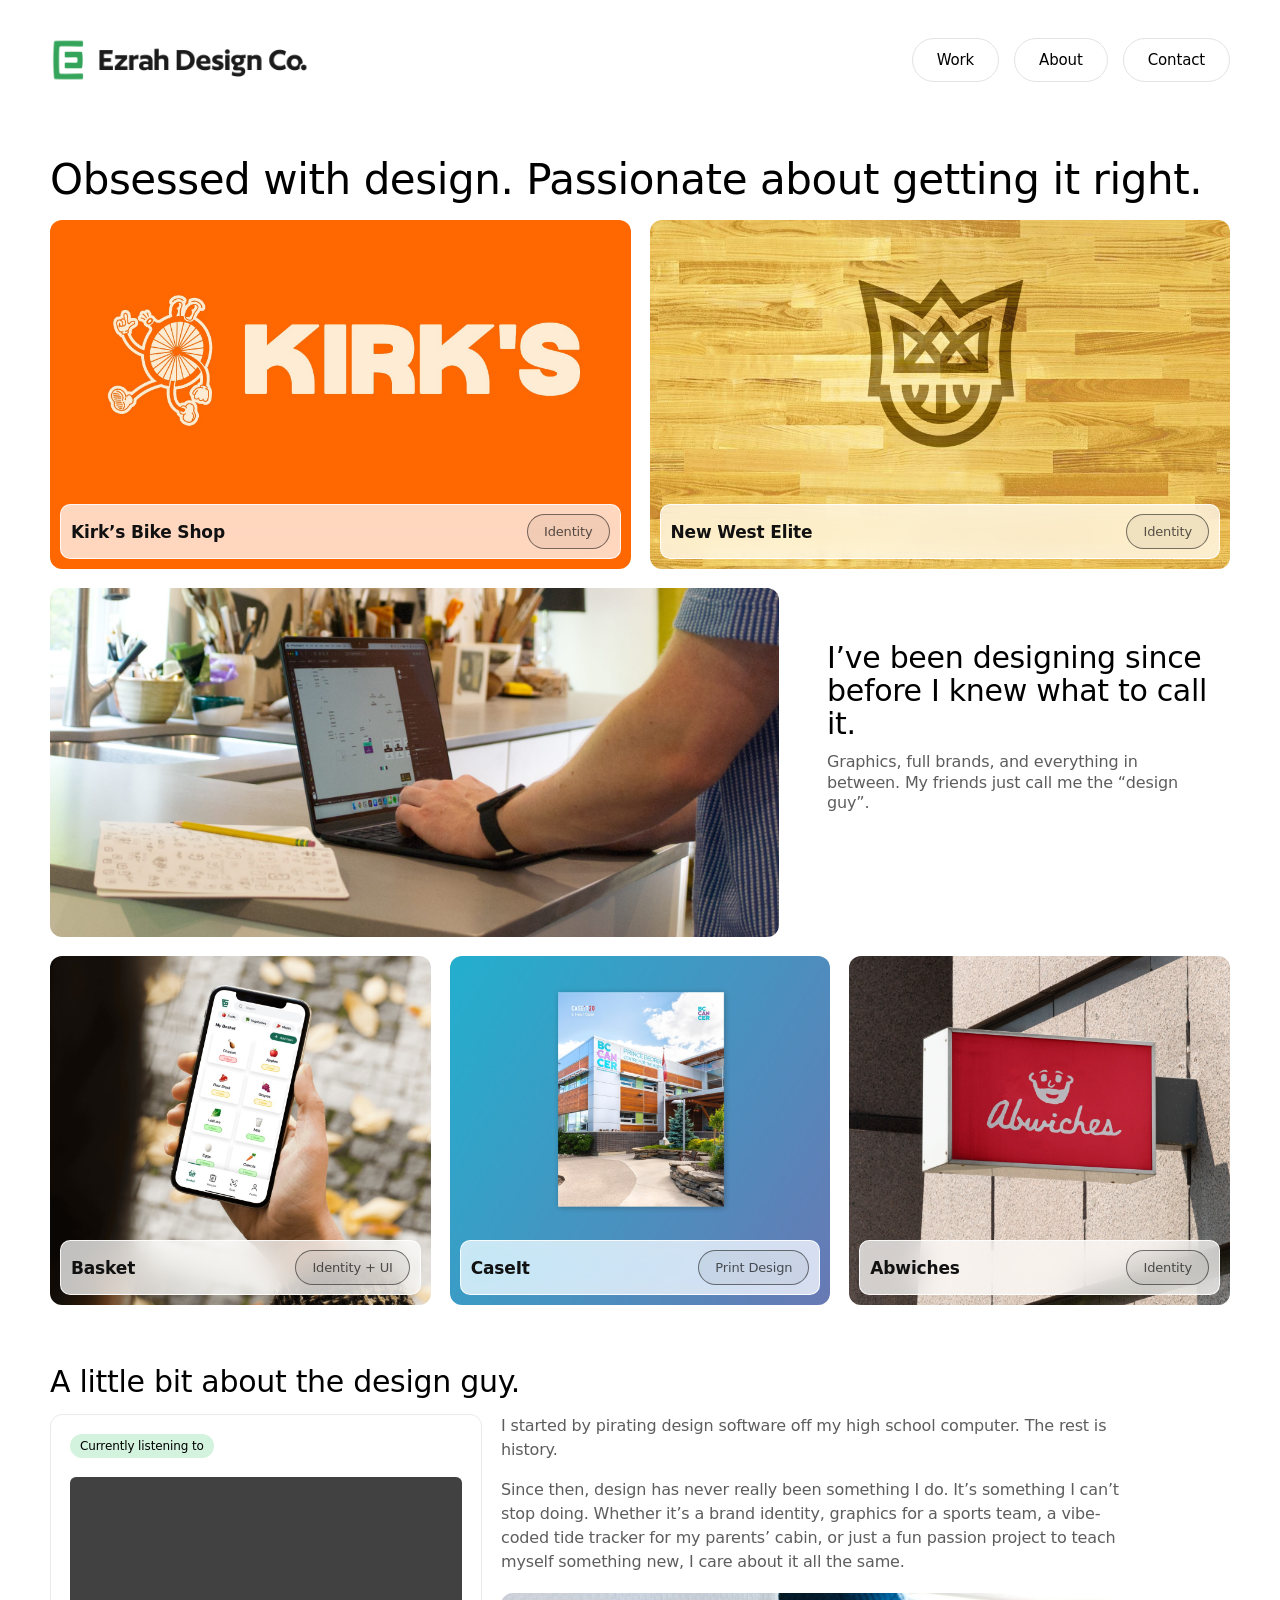
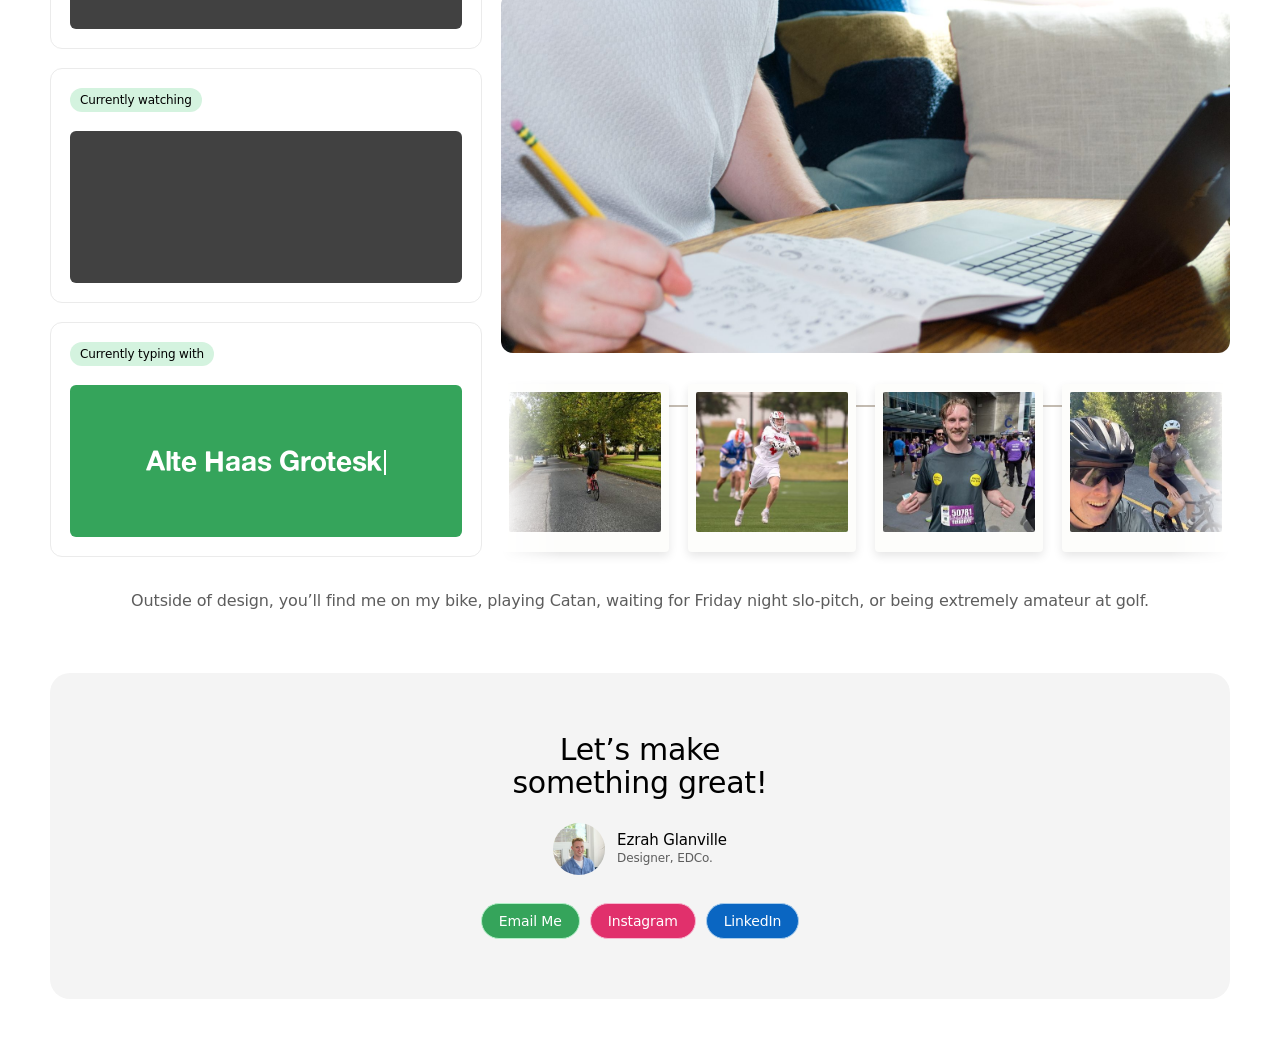
==== index.html @ 5527fead "Initial commit: Ezrah Design Co. portfolio site Co-Authored-By: Claude Sonnet 5 <noreply@anthropic.c" ====
<!DOCTYPE html>
<html lang="en">
<head>
  <meta charset="UTF-8" />
  <meta name="viewport" content="width=device-width, initial-scale=1.0" />
  <title>Ezrah Design Co. | Graphic & Brand Designer Portfolio</title>
  <meta name="description" content="Obsessed with design. Passionate about getting it right. Explore branding, identity, and UI work by Ezrah Design Co." />
  <link rel="canonical" href="https://ezrahdesignco.ca/" />

  <meta property="og:type" content="website" />
  <meta property="og:site_name" content="Ezrah Design Co." />
  <meta property="og:title" content="Ezrah Design Co." />
  <meta property="og:description" content="Obsessed with design. Passionate about getting it right. Explore branding, identity, and UI work by Ezrah Design Co." />
  <meta property="og:url" content="https://ezrahdesignco.ca/" />
  <meta property="og:image" content="https://ezrahdesignco.ca/assets/other/og-image.jpg" />
  <meta property="og:image:width" content="1200" />
  <meta property="og:image:height" content="630" />

  <meta name="twitter:card" content="summary_large_image" />
  <meta name="twitter:title" content="Ezrah Design Co." />
  <meta name="twitter:description" content="Obsessed with design. Passionate about getting it right. Explore branding, identity, and UI work by Ezrah Design Co." />
  <meta name="twitter:image" content="https://ezrahdesignco.ca/assets/other/og-image.jpg" />

  <link rel="icon" type="image/x-icon" href="assets/other/favicon.ico" />
  <link rel="icon" type="image/png" sizes="32x32" href="assets/other/favicon-32x32.png" />
  <link rel="icon" type="image/png" sizes="16x16" href="assets/other/favicon-16x16.png" />
  <link rel="apple-touch-icon" sizes="180x180" href="assets/other/apple-touch-icon.png" />
  <link rel="manifest" href="assets/other/site.webmanifest" />
  <meta name="theme-color" content="#ffffff" />

  <link rel="stylesheet" href="styles.css" />
  <script src="site.js"></script>
</head>
<body>

  <header class="nav">
    <a href="#" class="nav__logo">
      <img src="assets/hero/nav-logo.png" alt="Ezrah Design Co." class="nav__logo-img" />
    </a>
    <nav class="nav__links">
      <a href="#work" class="pill">Work</a>
      <a href="#about" class="pill">About</a>
      <a href="#contact" class="pill">Contact</a>
    </nav>
    <div class="nav__toggle-wrap">
      <button class="nav__toggle" id="navToggle" aria-label="Open menu" aria-expanded="false" aria-controls="navMobileMenu">
        <span></span>
        <span></span>
        <span></span>
      </button>

      <nav class="nav__mobile-menu" id="navMobileMenu">
        <a href="#work" class="nav__mobile-link">Work</a>
        <a href="#about" class="nav__mobile-link">About</a>
        <a href="#contact" class="nav__mobile-link">Contact</a>
      </nav>
    </div>
  </header>

  <div class="nav__backdrop" id="navBackdrop"></div>

  <main>
    <section class="hero container" id="hero">
      <h1 class="hero__headline">Obsessed with design.<br class="break-medium"> Passionate about getting it right.</h1>
    </section>

    <section class="gallery gallery--featured container" id="work">
      <h2 class="sr-only">Work</h2>
      <a href="work/kirks-bike-shop/" class="project-card project-card--featured project-card--kirks">
        <div class="project-card-overlay">
          <h3 class="project-card-title">Kirk&rsquo;s Bike Shop</h3>
          <span class="project-card-category">Identity</span>
        </div>
      </a>
      <a href="work/new-west-elite/" class="project-card project-card--featured project-card--nwe">
        <div class="project-card-overlay">
          <h3 class="project-card-title">New West Elite</h3>
          <span class="project-card-category">Identity</span>
        </div>
      </a>
    </section>

    <section class="intro container">
      <div class="intro__image">
        <img src="assets/work/studio.jpg" alt="Ezrah working at his laptop in a home studio" />
      </div>
      <div class="intro__content">
        <h2 class="intro__heading">I&rsquo;ve been designing since before I knew what to call it.</h2>
        <p class="intro__body">Graphics, full brands, and everything in between. My friends just call me the &ldquo;design guy&rdquo;.</p>
        <a href="#about" class="btn btn--fill">More About Me</a>
      </div>
    </section>

    <section class="gallery gallery--simple container">
      <a href="work/basket/" class="project-card project-card--simple project-card--basket">
        <div class="project-card-overlay">
          <h3 class="project-card-title">Basket</h3>
          <span class="project-card-category">Identity + UI</span>
        </div>
      </a>
      <a href="work/caseit/" class="project-card project-card--simple project-card--caseit">
        <div class="project-card-overlay">
          <h3 class="project-card-title">CaseIt</h3>
          <span class="project-card-category">Print Design</span>
        </div>
      </a>
      <a href="work/abwiches/" class="project-card project-card--simple project-card--abwiches">
        <div class="project-card-overlay">
          <h3 class="project-card-title">Abwiches</h3>
          <span class="project-card-category">Identity</span>
        </div>
      </a>
    </section>

    <section class="about container" id="about">
      <h2 class="section-heading">A little bit about the design guy.</h2>

      <div class="about__body">
        <div class="about__cards">
          <div class="about__card">
            <span class="tag">Currently listening to</span>
            <iframe
              class="about__card-media about__card-media--spotify"
              src="https://open.spotify.com/embed/track/3kM9vz9nx8YwZvHcWxIDn8?utm_source=generator&si=87abbf16af6b4e58"
              frameborder="0"
              allowfullscreen
              allow="autoplay; clipboard-write; encrypted-media; fullscreen; picture-in-picture"
              loading="lazy"
              title="Currently listening to on Spotify"
            ></iframe>
          </div>
          <div class="about__card">
            <span class="tag">Currently watching</span>
            <div class="about__card-media about__card-media--video">
              <video autoplay muted loop playsinline disablepictureinpicture aria-hidden="true">
                <source src="assets/about/currently-watching.mp4" type="video/mp4" />
              </video>
            </div>
          </div>
          <div class="about__card">
            <span class="tag">Currently typing with</span>
            <div class="about__card-media about__card-media--typing">
              <span class="typing-text" id="typing-text" data-text="Alte Haas Grotesk"></span>
            </div>
          </div>
        </div>

        <div class="about__main">
          <div class="about__paragraph-wrap">
            <p class="about__paragraph">I started by pirating design software off my high school computer. The rest is history.</p>
            <p class="about__paragraph">Since then, design has never really been something I do. It&rsquo;s something I can&rsquo;t stop doing. Whether it&rsquo;s a brand identity, graphics for a sports team, a vibe-coded tide tracker for my parents&rsquo; cabin, or just a fun passion project to teach myself something new, I care about it all the same.</p>
          </div>
          <div class="about__photo">
            <img src="assets/about/desk.jpg" alt="Ezrah sketching in a notebook next to his laptop" />
          </div>
          <div class="about__carousel">
            <div class="about__carousel-clip">
              <div class="about__carousel-track">
                <div class="about__carousel-string" aria-hidden="true"></div>
                <div class="about__polaroid"><img src="assets/about/photo-1.jpeg" alt="Ezrah riding his road bike down a tree-lined street" /></div>
                <div class="about__polaroid"><img src="assets/about/photo-2.jpg" alt="Ezrah playing lacrosse in a Simon Fraser jersey" /></div>
                <div class="about__polaroid"><img src="assets/about/photo-3.jpeg" alt="Ezrah smiling after finishing the Vancouver Sun Run" /></div>
                <div class="about__polaroid"><img src="assets/about/photo-4.jpeg" alt="Ezrah and a friend taking a selfie on a road bike ride" /></div>
                <div class="about__polaroid"><img src="assets/about/photo-5.jpeg" alt="Ezrah and friends playing Catan on a patio in the evening" class="about__carousel-img--zoom" /></div>
                <div class="about__polaroid"><img src="assets/about/photo-6.jpg" alt="Ezrah and his slo-pitch team posing on the diamond in matching pink shirts" /></div>
                <div class="about__polaroid" aria-hidden="true"><img src="assets/about/photo-1.jpeg" alt="Ezrah riding his road bike down a tree-lined street" /></div>
                <div class="about__polaroid" aria-hidden="true"><img src="assets/about/photo-2.jpg" alt="Ezrah playing lacrosse in a Simon Fraser jersey" /></div>
                <div class="about__polaroid" aria-hidden="true"><img src="assets/about/photo-3.jpeg" alt="Ezrah smiling after finishing the Vancouver Sun Run" /></div>
                <div class="about__polaroid" aria-hidden="true"><img src="assets/about/photo-4.jpeg" alt="Ezrah and a friend taking a selfie on a road bike ride" /></div>
                <div class="about__polaroid" aria-hidden="true"><img src="assets/about/photo-5.jpeg" alt="Ezrah and friends playing Catan on a patio in the evening" class="about__carousel-img--zoom" /></div>
                <div class="about__polaroid" aria-hidden="true"><img src="assets/about/photo-6.jpg" alt="Ezrah and his slo-pitch team posing on the diamond in matching pink shirts" /></div>
              </div>
            </div>
          </div>
        </div>

        <p class="about__caption">Outside of design, you&rsquo;ll find me on my bike, playing Catan, waiting for Friday night slo-pitch,<br class="break-tablet"> or being extremely amateur at golf.</p>
      </div>
    </section>

    <section class="contact" id="contact">
      <h2 class="section-heading contact__heading">Let&rsquo;s make<br>something great!</h2>

      <div class="contact__person">
        <div class="contact__avatar">
          <img src="assets/contact/desk-1.jpg" alt="Ezrah Glanville" />
        </div>
        <div class="contact__meta">
          <p class="contact__name">Ezrah Glanville</p>
          <p class="contact__role">Designer, EDCo.</p>
        </div>
      </div>

      <div class="contact__links">
        <a href="mailto:ezrahdesignco@gmail.com" class="contact__link contact__link--email">Email Me</a>
        <a href="https://www.instagram.com/ezrahdesignco/" class="contact__link contact__link--instagram" target="_blank" rel="noopener">Instagram</a>
        <a href="https://www.linkedin.com/in/ezrahglanville/" class="contact__link contact__link--linkedin" target="_blank" rel="noopener">LinkedIn</a>
      </div>
    </section>

  </main>

  <script>
    const navToggle = document.getElementById('navToggle');
    const navMobileMenu = document.getElementById('navMobileMenu');
    const navBackdrop = document.getElementById('navBackdrop');

    navToggle.addEventListener('click', () => {
      const isOpen = navMobileMenu.classList.toggle('is-open');
      navToggle.classList.toggle('is-open', isOpen);
      navBackdrop.classList.toggle('is-open', isOpen);
      navToggle.setAttribute('aria-expanded', String(isOpen));
      document.body.style.overflow = isOpen ? 'hidden' : '';
    });

    navBackdrop.addEventListener('click', () => {
      navMobileMenu.classList.remove('is-open');
      navToggle.classList.remove('is-open');
      navBackdrop.classList.remove('is-open');
      navToggle.setAttribute('aria-expanded', 'false');
      document.body.style.overflow = '';
    });

    navMobileMenu.querySelectorAll('a').forEach((link) => {
      link.addEventListener('click', () => {
        navMobileMenu.classList.remove('is-open');
        navToggle.classList.remove('is-open');
        navBackdrop.classList.remove('is-open');
        navToggle.setAttribute('aria-expanded', 'false');
        document.body.style.overflow = '';
      });
    });

  </script>

  <script>
    // Project cards: image gently follows the cursor on hover
    (function () {
      var cards = document.querySelectorAll('.project-card');
      cards.forEach(function (card) {
        // Cards can override the --rest-y custom property (see
        // .project-card--nwe in styles.css) to recenter their resting
        // pan position when the image's focal point needs to clear
        // the overlay pill instead of centering on the full card.
        // Panning stays a ±15 swing around whatever that rest point is.
        function restY() {
          var v = parseFloat(getComputedStyle(card).getPropertyValue('--rest-y'));
          return isNaN(v) ? 50 : v;
        }
        card.addEventListener('mousemove', function (e) {
          var rect = card.getBoundingClientRect();
          var xPct = (e.clientX - rect.left) / rect.width;
          var yPct = (e.clientY - rect.top) / rect.height;
          var posX = 65 - xPct * 30; // inverted so the image visually follows the cursor
          var posY = (restY() + 15) - yPct * 30;
          card.style.backgroundPosition = posX + '% ' + posY + '%';
        });
        card.addEventListener('mouseleave', function () {
          card.style.backgroundPosition = '50% ' + restY() + '%';
        });
      });
    })();
  </script>

  <script>
    (function () {
      var el = document.getElementById('typing-text');
      if (!el) return;
      var text = el.getAttribute('data-text') || '';
      var i = 0;
      var typing = true;
      var typeDelay = 90;
      var deleteDelay = 50;
      var holdDelay = 1400;
      var pauseDelay = 500;

      function tick() {
        if (typing) {
          i++;
          el.textContent = text.slice(0, i);
          if (i >= text.length) {
            typing = false;
            setTimeout(tick, holdDelay);
            return;
          }
          setTimeout(tick, typeDelay);
        } else {
          i--;
          el.textContent = text.slice(0, i);
          if (i <= 0) {
            typing = true;
            setTimeout(tick, pauseDelay);
            return;
          }
          setTimeout(tick, deleteDelay);
        }
      }

      setTimeout(tick, typeDelay);
    })();
  </script>
</body>
</html>
---- styles.css ----
/* Visually hidden but still readable by screen readers and search engines.
   Used for section headings that give the page a proper heading structure
   without introducing a visible heading where the design doesn't call for one. */
.sr-only {
  position: absolute;
  width: 1px;
  height: 1px;
  padding: 0;
  margin: -1px;
  overflow: hidden;
  clip: rect(0, 0, 0, 0);
  white-space: nowrap;
  border: 0;
}

@font-face {
  font-family: "Alte Haas Grotesk";
  src: url("fonts/AlteHaasGroteskRegular.ttf") format("truetype");
  font-weight: 400;
  font-style: normal;
  font-display: swap;
}

@font-face {
  font-family: "Alte Haas Grotesk";
  src: url("fonts/AlteHaasGroteskBold.ttf") format("truetype");
  font-weight: 700;
  font-style: normal;
  font-display: swap;
}

:root {
  --green-fill: #35A45B;
  --green-outline: #B2EFC7;
  --body-grey: #5D5D5D;
  --border-grey: #E3E3E3;
  --placeholder-grey: #F4F4F4;
  --black: #000000;
}

* {
  box-sizing: border-box;
}

/* Visible only for keyboard navigation (:focus-visible skips mouse clicks),
   so it doesn't change anything for mouse/touch users — just gives keyboard
   users a clear, on-brand indicator of where they are on the page. */
a:focus-visible,
button:focus-visible {
  outline: 2px solid var(--green-fill);
  outline-offset: 2px;
  border-radius: 4px;
}

body {
  margin: 0;
  font-family: -apple-system, "SF Pro Text", "SF Pro Display", system-ui, sans-serif;
  font-weight: 500;
  letter-spacing: -0.01em;
  color: var(--black);
  background: #fff;
}

a {
  text-decoration: none;
  color: inherit;
}

/*
  Static breakpoint system — three fixed layouts, not a fluid scale.
  Each container is a fixed pixel width matching the Figma frame
  (1280 / 768 / 360) and centered. The layout snaps between the
  three at the thresholds below; nothing reflows in between.

    Large  (desktop): viewport >= 1280px  → 1280px canvas
    Medium (tablet):  768px <= viewport < 1280px → 768px canvas
    Small  (mobile):  viewport < 768px    → 360px canvas

  Each tier's threshold is the tier's own canvas width — the layout
  switches down the instant the current canvas would start clipping,
  not before.
*/

.container {
  width: 1280px;
  margin: 0 auto;
}

/* ---------- Nav ---------- */

/*
  The nav bar is the one exception to the static breakpoint system —
  it's fluid, scaling continuously with the viewport instead of
  snapping between fixed canvases. Everything below it stays locked
  to the three static layouts.
*/

.nav {
  display: flex;
  align-items: center;
  justify-content: space-between;
  min-height: 119px;
  width: 100%;
  max-width: 1280px;
  margin: 0 auto;
  padding: 24px clamp(20px, 4vw, 50px);
  background: #fff;
  position: relative;
  z-index: 15;
  isolation: isolate;
}

.nav__logo {
  display: flex;
  align-items: center;
  position: relative;
  z-index: 16;
}

.nav__logo-img {
  height: 44px;
  width: auto;
  display: block;
}

.pill {
  height: 44px;
  display: flex;
  align-items: center;
  border: 1px solid var(--border-grey);
  border-radius: 999px;
}

.nav__links {
  display: flex;
  gap: 15px;
}

.nav__toggle-wrap {
  display: none;
}

.nav__toggle {
  display: none;
  flex-direction: column;
  justify-content: center;
  align-items: center;
  gap: 5px;
  width: 44px;
  height: 44px;
  border: 1px solid var(--border-grey);
  border-radius: 999px;
  background: none;
  cursor: pointer;
  padding: 0;
}

.nav__toggle span {
  display: block;
  width: 18px;
  height: 2px;
  background: var(--black);
  border-radius: 2px;
  transition: transform 0.2s ease, opacity 0.2s ease;
}

.nav__toggle.is-open span:nth-child(1) {
  transform: translateY(7px) rotate(45deg);
}

.nav__toggle.is-open span:nth-child(2) {
  opacity: 0;
}

.nav__toggle.is-open span:nth-child(3) {
  transform: translateY(-7px) rotate(-45deg);
}

.nav__mobile-menu {
  display: none;
}

.nav__backdrop {
  display: none;
}

.pill {
  padding: 0 24px;
  font-size: 15px;
  font-weight: 500;
  letter-spacing: -0.01em;
  white-space: nowrap;
  transition: border-color 0.2s ease, background-color 0.2s ease;
}

.pill:hover {
  border-color: var(--green-fill);
  background-color: var(--green-outline);
}

/* ---------- Hero ---------- */

.hero {
  padding: 40px 50px 0;
}

.hero__headline {
  margin: 0;
  font-size: 42px;
  font-weight: 500;
  letter-spacing: -0.01em;
  line-height: 1;
  white-space: nowrap;
}

.break-medium {
  display: none;
}

.break-tablet {
  display: none;
}

/* ---------- Intro ---------- */

.intro {
  padding: 19px 50px 0;
  display: flex;
  align-items: center;
  gap: 48px;
}

.intro__image {
  flex: 0 0 729px;
  height: 349px;
  border-radius: 12px;
  overflow: hidden;
}

.intro__image img {
  width: 100%;
  height: 100%;
  object-fit: cover;
  object-position: bottom;
  display: block;
}

.intro__content {
  flex: 1 0 0;
  display: flex;
  flex-direction: column;
  align-items: flex-start;
  justify-content: center;
}

.intro__heading {
  margin: 0 0 12px;
  font-size: 30px;
  font-weight: 500;
  letter-spacing: -0.01em;
  line-height: 1.1;
  color: var(--black);
}

.intro__body {
  margin: 0 0 28px;
  font-size: 16px;
  font-weight: 400;
  letter-spacing: -0.01em;
  line-height: 1.3;
  color: var(--body-grey);
  max-width: 360px;
}

.btn {
  display: inline-flex;
  align-items: center;
  justify-content: center;
  padding: 12px 22px;
  border-radius: 59px;
  font-size: 14px;
  font-weight: 500;
  letter-spacing: -0.01em;
  white-space: nowrap;
  transition: background-color 0.2s ease, border-color 0.2s ease;
}

.btn--fill {
  background-color: var(--green-fill);
  border: 1px solid var(--green-outline);
  color: #fff;
}

.btn--fill:hover {
  background-color: #2c8a4c;
  border-color: #35A45B;
}

/* ---------- Project Card (shared: hero feature + gallery) ---------- */

.project-card {
  position: relative;
  display: block;
  background-color: var(--placeholder-grey);
  /*
    All 5 project cover images were re-exported at 2x their original
    size (Aug 2026), giving enough resolution headroom for retina
    screens at the full zoom again — restored from a temporary 108%
    used while the old, too-small covers were still in place.
  */
  background-size: 120%;
  /*
    --rest-y defaults to dead-center (50%). Cards whose image has a
    centered logo/subject that needs to clear the overlay pill (see
    .project-card--nwe below) override this per breakpoint instead,
    so the focal point centers on the *visible* area above the
    overlay rather than the full card height. The hover-follow script
    reads this same variable, so panning stays centered around
    whatever resting point is set here.
  */
  --rest-y: 50%;
  background-position: 50% var(--rest-y);
  border-radius: 12px;
  overflow: hidden;
  text-decoration: none;
  transition: background-position 0.15s ease-out;
}

.project-card__img {
  width: 100%;
  height: 100%;
  object-fit: cover;
  display: block;
  transition: transform 0.4s ease;
}

.project-card:hover .project-card__img {
  transform: scale(1.04);
}

/* Shared overlay: title + category pill (used to be a "View" button) */

.project-card-overlay {
  position: absolute;
  left: 10px;
  right: 10px;
  bottom: 10px;
  display: flex;
  align-items: center;
  justify-content: space-between;
  gap: 12px;
  padding: 9px 10px;
  border-radius: 10px;
  background: rgba(255, 255, 255, 0.75);
  border: 1px solid rgba(255, 255, 255, 0.85);
  backdrop-filter: blur(14px) saturate(140%);
  -webkit-backdrop-filter: blur(14px) saturate(140%);
  transition: background-color 0.2s ease;
}

.project-card-title {
  margin: 0;
  font-size: 17px;
  font-weight: 700;
  color: #111;
}

/*
  Category pill now lives where the "View" button used to sit, in
  place of it. Outline-only, in the same dark ink as the title
  (#111) but faded rather than solid black, so it reads as a
  secondary/quiet label sitting on the light overlay. Hover doesn't
  swap its color — it just eases the fill to a slightly higher
  opacity, a subtler "this is clickable" cue than the old green
  flash.
*/
.project-card-category {
  flex-shrink: 0;
  padding: 9px 16px;
  border-radius: 999px;
  border: 1px solid rgba(17, 17, 17, 0.55);
  background: rgba(17, 17, 17, 0.05);
  color: rgba(17, 17, 17, 0.7);
  font-size: 13px;
  font-weight: 500;
  transition: background-color 0.2s ease;
}

.project-card:hover .project-card-category {
  background-color: rgba(17, 17, 17, 0.12);
}

/* ---------- Gallery ---------- */

.gallery {
  display: flex;
  gap: 19px;
  padding: 19px 50px 0;
}

.gallery--featured .project-card,
.gallery--simple .project-card {
  flex: 1 0 0;
  height: 349px;
}

/*
  Kirk's Bike Shop swaps in a cover shot cropped specifically for
  each breakpoint's card box (see the medium/small overrides below)
  instead of relying on one image stretched by background-size:120%
  across every aspect ratio.
*/
.project-card--kirks {
  background-image: url('assets/work/kirks/kirks-1.jpg');
}

/*
  The logo in this cover is centered in the source image, but the
  overlay pill covers the bottom 63px (53px pill + 10px gap) of every
  card, so a plain 50% would center it on the full card height and
  it'd read as sitting low in the visible area above the pill. This
  --rest-y shifts the resting point up to center it specifically in
  that visible area instead: 50% - (63px / 2) / cardHeight, recomputed
  per breakpoint below since card heights change.
*/
.project-card--nwe {
  background-image: url('assets/work/new-west-elite/nwe-1.jpg');
  --rest-y: 41%; /* 349px featured card at the large breakpoint */
}

.project-card--basket {
  background-image: url('assets/work/basket/basket-1.jpg');
  --rest-y: 41%; /* 349px simple card at the large breakpoint */
}

.project-card--caseit {
  background-image: url('assets/work/caseit/caseit-1.jpg');
  --rest-y: 41%; /* 349px simple card at the large breakpoint */
}

.project-card--abwiches {
  background-image: url('assets/work/abwiches/abwiches-1.jpg');
  --rest-y: 41%; /* 349px simple card at the large breakpoint */
}

/* ---------- About ---------- */
/*
  Shared section-heading style — same scale as .intro__heading
  (30 / 26 / 22 across the three tiers).
*/

.section-heading {
  margin: 0;
  font-size: 30px;
  font-weight: 500;
  letter-spacing: -0.01em;
  line-height: 1.1;
  color: var(--black);
}

.about {
  padding: 60px 50px 60px;
  display: flex;
  flex-direction: column;
  gap: 16px;
}

.about__body {
  display: grid;
  grid-template-columns: 432px 1fr;
  grid-template-areas:
    "cards main"
    "caption caption";
  column-gap: 19px;
  row-gap: 32px;
}

.about__cards {
  grid-area: cards;
  display: flex;
  flex-direction: column;
  gap: 19px;
}

.about__card {
  display: flex;
  flex-direction: column;
  /*
    All three cards now share the same 19px padding and 19px
    tag-to-media gap, sized around Spotify's fixed 152px embed
    height (the one size none of the three media types can flex
    around):
      2 (border) + 2×19 (padding) + 24 (tag) + 19 (gap) + 152 (media) = 235px
  */
  gap: 19px;
  padding: 19px;
  background: #fff;
  border: 1px solid #ebebeb;
  border-radius: 12px;
  /*
    Cards total (3 × 235 + 2×19 gaps) = 743px, which the content
    column must also reach — see .about__photo for how that's split.
  */
  height: 235px;
}

.tag {
  display: inline-flex;
  align-items: center;
  align-self: flex-start;
  padding: 5px 10px;
  background-color: #d4f3df;
  border-radius: 42px;
  font-size: 12px;
  font-weight: 400;
  letter-spacing: -0.01em;
  color: var(--black);
}

.about__card-media {
  width: 100%;
  height: 152px;
  background-color: #414141;
  border-radius: 6px;
  overflow: hidden;
}

.about__card-media--image img {
  width: 100%;
  height: 100%;
  object-fit: cover;
  object-position: top;
  display: block;
}

/*
  Silent looping background video, no UI, no interaction. A native
  <video> (unlike a YouTube iframe) has zero built-in chrome when the
  controls attribute is simply omitted, so no overlay-blocking tricks
  are needed here.
*/
.about__card-media--video video {
  width: 100%;
  height: 100%;
  object-fit: cover;
  display: block;
  pointer-events: none;
}

.about__card-media--spotify {
  border: 0;
  display: block;
}

.about__card-media--typing {
  width: 100%;
  height: 100%;
  background-color: var(--green-fill);
  display: flex;
  align-items: center;
  justify-content: center;
  text-align: center;
  padding: 0 16px;
  overflow: hidden;
  min-width: 0;
}

.typing-text {
  font-family: "Alte Haas Grotesk", -apple-system, sans-serif;
  font-weight: 700;
  font-size: 28px;
  letter-spacing: -0.01em;
  color: #fff;
  white-space: nowrap;
  min-width: 0;
  max-width: 100%;
  overflow: hidden;
}

.typing-text::after {
  content: "";
  display: inline-block;
  width: 2px;
  height: 0.9em;
  margin-left: 2px;
  background: #fff;
  vertical-align: -0.15em;
  animation: typing-caret 0.8s step-end infinite;
}

@keyframes typing-caret {
  0%, 100% { opacity: 1; }
  50% { opacity: 0; }
}

.about__main {
  grid-area: main;
  display: flex;
  flex-direction: column;
  gap: 19px;
  /*
    Without this, a grid item's default min-width:auto lets a wide
    descendant (the carousel track, holding all 12 images at their
    natural width) force this 1fr column to grow past its intended
    700px, blowing out the whole section's width.
  */
  min-width: 0;
}

.about__paragraph-wrap {
  display: flex;
  flex-direction: column;
  gap: 16px;
}

.about__paragraph {
  margin: 0;
  max-width: 629px;
  font-size: 16px;
  font-weight: 400;
  letter-spacing: -0.01em;
  line-height: 1.5;
  color: var(--body-grey);
}

.about__photo {
  /*
    The cards column is a fixed 743px (3 × 235 + 2×19), and grid's
    default align-items:stretch pads .about__main out to match — but
    since the paragraph above now flows at its natural (variable)
    height, nothing was left to absorb the leftover space, so it was
    collecting as dead air below the carousel instead of keeping the
    carousel flush with the bottom of the cards column. flex-grow
    here soaks up whatever's left, 305px is just the floor/basis.
  */
  flex: 1 1 auto;
  min-height: 0;
  height: 305px;
  border-radius: 12px;
  overflow: hidden;
}

.about__photo img {
  width: 100%;
  height: 100%;
  object-fit: cover;
  display: block;
}

/*
  Auto-scrolling photo carousel. The track holds the 6 photos twice
  back-to-back and animates exactly -50% (one full set width), so
  the loop is seamless. The outer element is masked to fade to
  transparent (i.e. to the page's white background) on both edges.
*/
.about__carousel {
  /*
    Purely a layout box now — no overflow/mask of its own. Its height
    is what the grid alignment math (743px cards column, soaked up by
    .about__photo's flex-grow) is built on, so it has to stay fixed
    at exactly this size regardless of how the visuals inside bleed.
  */
  position: relative;
  width: 100%;
  /*
    Taller than the 168px photos themselves, but almost all of that
    extra room sits above them (see .about__polaroid's margin) — just
    enough below to keep sway from clipping, so the photos' bottom
    edge still lands close to flush with the bottom of the cards
    column, matching .about__main's grid alignment.
  */
  height: 185px;
}

/*
  The actual clipping/masking layer. It's absolutely positioned so
  it can extend 10px below .about__carousel's own box — room for the
  polaroids' box-shadow to bleed into — without that extra space
  affecting .about__carousel's height (and therefore the grid
  alignment above). overflow-x and overflow-y are NOT split here on
  purpose: setting one axis to hidden and the other to visible on the
  same element doesn't actually leave the second one visible — the
  spec computes it to auto instead, which still clips. Using a single
  `overflow: hidden` on this taller, purely-visual box sidesteps that
  and gives real, unclipped vertical bleed.
*/
.about__carousel-clip {
  position: absolute;
  left: 0;
  right: 0;
  top: 0;
  bottom: -10px;
  overflow: hidden;
  -webkit-mask-image: linear-gradient(
    to right,
    transparent 0,
    black 60px,
    black calc(100% - 60px),
    transparent 100%
  );
  mask-image: linear-gradient(
    to right,
    transparent 0,
    black 60px,
    black calc(100% - 60px),
    transparent 100%
  );
}

.about__carousel-track {
  position: relative;
  display: flex;
  align-items: flex-start;
  gap: 19px;
  height: 185px;
  width: max-content;
  animation: about-carousel-scroll 32s linear infinite;
}

/*
  The string the polaroids hang from. Sits behind the photos
  (z-index 0, photos are z-index 1) at one-eighth of the photo's
  own height down from its top edge, so each polaroid's top edge
  covers the string and it only reads as visible in the gaps
  between photos. Offset by the same 12px top margin as the photos.
*/
.about__carousel-string {
  position: absolute;
  left: 0;
  right: 0;
  top: 33px; /* 12px top margin + ~1/8 of the 168px photo height */
  height: 2px;
  background: #8a7a67;
  opacity: 0.5;
  z-index: 0;
}

.about__polaroid {
  /*
    Sized so exactly 4 photos fill the 729px content column with the
    standard 19px gap between them, and no more: (729 - 3×19) / 4.
    The other 2 (of the 6) only ever exist off in the masked-out
    edges as the track scrolls — the page never grows to fit them.
    Height now matches the width (square-ish, like a real polaroid)
    instead of the old tall portrait shape.

    The margin (not align-items) is what creates the sway clearance
    here — mostly on top, barely any on the bottom — so the photo's
    bottom edge sits almost flush with the carousel's own bottom
    edge, keeping it aligned with the bottom of the cards column.
  */
  position: relative;
  z-index: 1;
  height: 168px;
  width: 168px;
  margin: 12px 0 5px;
  flex: none;
  box-sizing: border-box;
  background: #fdfdfb;
  padding: 8px 8px 20px;
  border-radius: 4px;
  box-shadow: 0 4px 10px rgba(0, 0, 0, 0.1);
  transform-origin: top center;
  animation-name: about-polaroid-sway;
  animation-timing-function: ease-in-out;
  animation-iteration-count: infinite;
}

.about__polaroid img {
  width: 100%;
  height: 100%;
  object-fit: cover;
  border-radius: 2px;
  display: block;
}

/*
  The Catan photo (c5) has beer cans near its left/right edges once
  cropped down to this box's tall narrow aspect — bias the crop
  toward the board/players in the center-left of the frame instead.
*/
.about__carousel-img--zoom {
  object-position: 30% 50%;
}

@keyframes about-carousel-scroll {
  from {
    transform: translateX(0);
  }
  to {
    transform: translateX(-50%);
  }
}

/*
  Gentle wind-sway: rotate a few degrees either side of upright,
  pivoting from the top edge (transform-origin above). Each photo
  gets its own duration/delay below so they drift out of phase
  instead of swaying in unison — the negative delays start each
  one mid-cycle immediately on load rather than in sync. The two
  copies of each photo (real + aria-hidden loop duplicate) share
  the same timing so the swing doesn't jump when the loop wraps.
*/
@keyframes about-polaroid-sway {
  0%,
  100% {
    transform: rotate(-3deg);
  }
  50% {
    transform: rotate(3deg);
  }
}

.about__carousel-track .about__polaroid:nth-child(2),
.about__carousel-track .about__polaroid:nth-child(8) {
  animation-duration: 4.2s;
  animation-delay: -0.4s;
}

.about__carousel-track .about__polaroid:nth-child(3),
.about__carousel-track .about__polaroid:nth-child(9) {
  animation-duration: 5.1s;
  animation-delay: -2.1s;
}

.about__carousel-track .about__polaroid:nth-child(4),
.about__carousel-track .about__polaroid:nth-child(10) {
  animation-duration: 3.8s;
  animation-delay: -1.2s;
}

.about__carousel-track .about__polaroid:nth-child(5),
.about__carousel-track .about__polaroid:nth-child(11) {
  animation-duration: 4.9s;
  animation-delay: -3s;
}

.about__carousel-track .about__polaroid:nth-child(6),
.about__carousel-track .about__polaroid:nth-child(12) {
  animation-duration: 4.4s;
  animation-delay: -0.9s;
}

.about__carousel-track .about__polaroid:nth-child(7),
.about__carousel-track .about__polaroid:nth-child(13) {
  animation-duration: 4.6s;
  animation-delay: -1.8s;
}

@media (prefers-reduced-motion: reduce) {
  .about__polaroid {
    animation: none;
  }

  .about__carousel-track {
    animation: none;
  }
}

.about__caption {
  grid-area: caption;
  margin: 0;
  max-width: none;
  white-space: nowrap;
  margin-inline: auto;
  text-align: center;
  font-size: 16px;
  font-weight: 400;
  letter-spacing: -0.01em;
  line-height: 1.5;
  color: var(--body-grey);
}

/* ---------- Contact ---------- */

.contact {
  /*
    Overrides .container's fixed 1280px width so this box sits inset
    the same 50px each side that every other content row (gallery
    items, about cards, etc.) is inset from the container edge —
    1280 - 2×50 = 1180, centered the same way .container centers.
  */
  width: 1180px;
  margin: 0 auto 60px;
  padding: 60px 50px 60px;
  display: flex;
  flex-direction: column;
  align-items: center;
  text-align: center;
  background-color: var(--placeholder-grey);
  border-radius: 20px;
}

.contact__heading {
  text-align: center;
}

.contact__person {
  display: flex;
  align-items: center;
  gap: 12px;
  margin-top: 24px;
}

.contact__avatar {
  width: 52px;
  height: 52px;
  border-radius: 50%;
  background-color: var(--placeholder-grey);
  overflow: hidden;
  flex: none;
}

.contact__avatar img {
  width: 100%;
  height: 100%;
  object-fit: cover;
  display: block;
}

.contact__meta {
  text-align: left;
}

.contact__name {
  margin: 0;
  font-size: 15px;
  font-weight: 500;
  letter-spacing: -0.01em;
  line-height: 1.3;
  color: var(--black);
}

.contact__role {
  margin: 0;
  font-size: 12px;
  font-weight: 400;
  letter-spacing: -0.01em;
  line-height: 1.3;
  color: var(--body-grey);
}

.contact__links {
  display: flex;
  gap: 10px;
  margin-top: 28px;
}

.contact__link {
  padding: 9px 17px;
  border-radius: 999px;
  font-size: 14px;
  font-weight: 500;
  letter-spacing: -0.01em;
  color: #fff;
  transition: background-color 0.2s ease, border-color 0.2s ease;
}

.contact__link--email {
  background-color: var(--green-fill);
  border: 1px solid var(--green-outline);
}

.contact__link--email:hover {
  background-color: #2c8a4c;
  border-color: #35A45B;
}

.contact__link--instagram {
  background-color: #e1306c;
  border: 1px solid #f7b8d0;
}

.contact__link--instagram:hover {
  background-color: #c22a5e;
  border-color: #e1306c;
}

.contact__link--linkedin {
  background-color: #0a66c2;
  border: 1px solid #a9cdec;
}

.contact__link--linkedin:hover {
  background-color: #084e94;
  border-color: #0a66c2;
}

/* ================= MEDIUM — 768px canvas ================= */

@media (min-width: 768px) and (max-width: 1279.98px) {
  .contact {
    width: 668px;
  }

  .container {
    width: 768px;
  }

  .hero__headline {
    font-size: 32px;
    white-space: normal;
    line-height: 1;
  }

  .break-medium {
    display: block;
  }

  .break-tablet {
    display: block;
  }

  .intro {
    gap: 24px;
    padding: 19px 50px 0;
  }

  .intro__heading {
    font-size: 26px;
    margin-bottom: 10px;
  }

  .intro__body {
    font-size: 15px;
    margin-bottom: 24px;
  }

  .intro__image {
    flex-basis: 323px;
    height: 349px;
  }

  .gallery {
    gap: 19px;
    padding: 19px 50px 0;
  }

  .gallery--featured .project-card,
  .gallery--simple .project-card {
    height: 240px;
  }

  .project-card--kirks {
    background-image: url('assets/work/kirks/kirks-2.jpg');
  }

  .project-card--nwe {
    background-image: url('assets/work/new-west-elite/nwe-2.jpg');
    --rest-y: 37%; /* 240px featured card at the medium breakpoint */
  }

  .project-card--basket {
    background-image: url('assets/work/basket/basket-2.jpg');
    --rest-y: 37%; /* 240px simple card at the medium breakpoint */
  }

  .project-card--caseit {
    background-image: url('assets/work/caseit/caseit-2.jpg');
    --rest-y: 37%; /* 240px simple card at the medium breakpoint */
  }

  .project-card--abwiches {
    background-image: url('assets/work/abwiches/abwiches-2.jpg');
    --rest-y: 37%; /* 240px simple card at the medium breakpoint */
  }

  .section-heading {
    font-size: 26px;
  }

  .about {
    padding: 50px 50px 50px;
  }

  .about__body {
    grid-template-columns: 1fr;
    grid-template-areas:
      "main"
      "caption"
      "cards";
    row-gap: 32px;
  }

  .about__cards {
    display: grid;
    grid-template-columns: 1fr 1fr;
    gap: 19px;
  }

  .about__card:last-child {
    grid-column: 1 / -1;
  }

  .typing-text {
    font-size: 36px;
  }

  .about__paragraph-wrap {
    height: auto;
  }

  .about__paragraph,
  .about__caption {
    max-width: none;
    font-size: 15px;
  }

  .about__caption {
    white-space: normal;
  }

  /*
    Single-column layout here, so the carousel spans the full content
    width (768 canvas - 100px side padding = 668px): (668 - 3×19) / 4.
  */
  .about__polaroid {
    width: 152.75px;
    /*
      Shorter than the inherited 168px desktop height so these read
      as close to square (152.75 wide) instead of tall portrait
      strips — without landing exactly on 1:1.
    */
    height: 170px;
    /*
      Reset the desktop breakpoint's top-heavy margin — this tier
      isn't the one that needs to sit flush with a cards column, so
      go back to a plain, symmetric sway buffer split evenly by
      align-items: center below.
    */
    margin: 0;
  }

  .about__carousel-track {
    align-items: center;
    height: 194px;
  }

  /* photo height (170px) + 24px sway buffer (12px top, 12px bottom) */
  .about__carousel {
    height: 194px;
  }

  .about__carousel-string {
    top: 33px; /* 12px buffer + ~1/8 of 170px */
  }
}

/* ================= SMALL — 360px canvas ================= */

@media (max-width: 767.98px) {
  .contact {
    width: 300px;
  }

  /*
    Fixed 360px canvas left real phones (390-430px wide) with a big,
    unintended gap outside the design on top of the deliberate 30px
    inner padding used throughout this breakpoint. Fluid-with-a-cap
    closes that outer gap on wider phones (still capped at 380px so
    the 300px-content-column math above stays close to its original
    proportions) while never overflowing narrower phones like the SE
    (375px) — width can't exceed the viewport minus a 20px margin.
  */
  .container {
    width: calc(100% - 20px);
    max-width: 380px;
    margin: 0 auto;
  }

  .nav {
    height: 80px;
  }

  .nav__logo-img {
    height: 34px;
  }

  .nav__links {
    display: none;
  }

  .nav__toggle-wrap {
    display: block;
    position: relative;
  }

  .nav__toggle {
    display: flex;
    position: relative;
    z-index: 20;
  }

  .nav__mobile-menu {
    position: fixed;
    top: 0;
    left: 0;
    right: 0;
    z-index: 10;
    background: #fff;
    flex-direction: column;
    align-items: center;
    padding: 112px 20px 40px;
    gap: 16px;
    border-bottom-left-radius: 28px;
    border-bottom-right-radius: 28px;
    box-shadow: 0 8px 16px rgba(0, 0, 0, 0.06);
  }

  .nav__backdrop {
    display: none;
    position: fixed;
    top: 80px;
    left: 0;
    right: 0;
    bottom: 0;
    z-index: 5;
    background: rgba(0, 0, 0, 0.12);
    backdrop-filter: blur(6px);
    -webkit-backdrop-filter: blur(6px);
  }

  .nav__backdrop.is-open {
    display: block;
  }

  .nav__mobile-menu.is-open {
    display: flex;
  }

  .nav__mobile-link {
    padding: 16px 40px;
    border: 1px solid var(--border-grey);
    border-radius: 999px;
    font-size: 20px;
    font-weight: 500;
    letter-spacing: -0.01em;
    color: var(--black);
    transition: border-color 0.2s ease, background-color 0.2s ease;
  }

  .nav__mobile-link:hover {
    border-color: var(--green-fill);
    background-color: var(--green-outline);
  }

  .hero {
    padding: 20px 30px 0;
  }

  .hero__headline {
    font-size: 28px;
    letter-spacing: -0.02em;
    white-space: normal;
    line-height: 1;
    max-width: 340px;
  }

  .intro {
    flex-direction: column;
    align-items: stretch;
    gap: 21px;
    padding: 24px 30px 0;
  }

  .intro__content {
    order: -1;
  }

  .intro__heading {
    font-size: 22px;
    margin-bottom: 8px;
  }

  .intro__body {
    font-size: 14px;
    margin-bottom: 20px;
    max-width: none;
  }

  .intro__image {
    display: none;
  }

  .gallery {
    flex-direction: column;
    gap: 19px;
    padding: 19px 30px 0;
  }

  .gallery--featured .project-card,
  .gallery--simple .project-card {
    flex: none;
    width: 100%;
    height: 250px;
  }

  .project-card--kirks {
    background-image: url('assets/work/kirks/kirks-3.jpg');
  }

  .project-card--nwe {
    background-image: url('assets/work/new-west-elite/nwe-3.jpg');
    --rest-y: 37%; /* 250px card at the small breakpoint */
  }

  .project-card--basket {
    background-image: url('assets/work/basket/basket-3.jpg');
    --rest-y: 37%; /* 250px card at the small breakpoint */
  }

  .project-card--caseit {
    background-image: url('assets/work/caseit/caseit-3.jpg');
    --rest-y: 37%; /* 250px card at the small breakpoint */
  }

  .project-card--abwiches {
    background-image: url('assets/work/abwiches/abwiches-3.jpg');
    --rest-y: 37%; /* 250px card at the small breakpoint */
  }

  .section-heading {
    font-size: 22px;
  }

  .about {
    padding: 24px 30px 40px;
    gap: 8px;
  }

  .about__body {
    grid-template-columns: 1fr;
    grid-template-areas:
      "main"
      "caption"
      "cards";
    row-gap: 24px;
  }

  .about__main {
    gap: 14px;
  }

  .about__paragraph-wrap {
    height: auto;
    gap: 12px;
  }

  .about__paragraph,
  .about__caption {
    max-width: none;
    font-size: 14px;
  }

  .about__caption {
    white-space: normal;
  }

  .about__photo {
    height: 203px;
  }

  /* photo height (136px) + 20px sway buffer (10px top, 10px bottom) */
  .about__carousel {
    height: 156px;
  }

  .about__carousel-clip {
    -webkit-mask-image: linear-gradient(
      to right,
      transparent 0,
      black 30px,
      black calc(100% - 30px),
      transparent 100%
    );
    mask-image: linear-gradient(
      to right,
      transparent 0,
      black 30px,
      black calc(100% - 30px),
      transparent 100%
    );
  }

  .about__carousel-track {
    gap: 12px;
    height: 156px;
  }

  /*
    360 canvas - 60px side padding = 300px content width. Only 2
    photos shown at a time here (vs 4 at the larger tiers), so each
    one can be wider: (300 - 1×12) / 2.
  */
  .about__polaroid {
    width: 144px;
    /*
      Taller than the medium breakpoint's ratio so these read closer
      to square at this width instead of a shorter squat strip.
    */
    height: 136px;
    margin: 0;
  }

  .about__carousel-track {
    align-items: center;
  }

  .about__carousel-string {
    top: 27px; /* 10px buffer + ~1/8 of 136px */
  }

  .about__cards {
    display: flex;
    flex-direction: column;
    gap: 12px;
  }

  .about__card {
    height: auto;
    padding: 13.5px;
  }

  /*
    152px matches Spotify's compact embed's natural height — below
    that it doesn't reflow cleanly and just leaves dead space, so all
    three media boxes share this height rather than the tighter one
    used elsewhere at this breakpoint.
  */
  .about__card-media {
    height: 152px;
  }

  .typing-text {
    font-size: 20px;
  }

  .contact {
    padding: 40px 30px 40px;
  }

  .contact__person {
    gap: 10px;
    margin-top: 20px;
  }

  .contact__avatar {
    width: 44px;
    height: 44px;
  }

  .contact__name {
    font-size: 13px;
  }

  .contact__role {
    font-size: 11px;
  }

  .contact__links {
    flex-direction: column;
    align-items: center;
    gap: 6px;
    margin-top: 24px;
  }

  .contact__link {
    padding: 7px 15px;
    font-size: 13px;
  }
}

/* ================= Project Detail Page ================= */
/*
  Single-project subpage (e.g. work/kirks-bike-shop/index.html).
  Reuses the site's existing tokens/typography scale rather than
  introducing new ones — section-heading-style labels, the same
  12px card radius, the same green accent, the same 30/26/22 and
  19px-gap conventions used everywhere else.
*/

.project-detail {
  padding: 32px 50px 80px;
  display: flex;
  flex-direction: column;
  gap: 40px;
}

.project-detail__back {
  display: inline-flex;
  align-items: center;
  gap: 6px;
  width: fit-content;
  height: 44px;
  padding: 0 20px 0 16px;
  border: 1px solid var(--border-grey);
  border-radius: 999px;
  font-size: 15px;
  font-weight: 500;
  letter-spacing: -0.01em;
  color: var(--body-grey);
  transition: border-color 0.2s ease, background-color 0.2s ease, color 0.2s ease;
}

.project-detail__back svg {
  color: currentColor;
  flex-shrink: 0;
}

.project-detail__back:hover {
  border-color: var(--green-fill);
  background-color: var(--green-outline);
  color: var(--black);
}

.project-detail__hero {
  position: relative;
  width: 100%;
  height: 560px;
  border-radius: 12px;
  overflow: hidden;
}

.project-detail__hero img {
  width: 100%;
  height: 100%;
  object-fit: cover;
  display: block;
}

.project-detail__hero-overlay {
  position: absolute;
  left: 0;
  right: 0;
  bottom: 0;
  padding: 40px;
  background: linear-gradient(to top, rgba(0, 0, 0, 0.65), rgba(0, 0, 0, 0) 70%);
}

.project-detail__hero-title {
  margin: 0;
  font-family: "Alte Haas Grotesk", -apple-system, sans-serif;
  font-weight: 700;
  font-size: 48px;
  letter-spacing: -0.01em;
  color: #fff;
}

.project-detail__title-row {
  display: flex;
  align-items: center;
  justify-content: space-between;
  gap: 16px;
}

.project-detail__title {
  font-size: 34px;
}

.project-detail__section {
  display: flex;
  flex-direction: column;
}

/*
  The small green-dot + label marker matching the reference site's
  "• Project Overview" / "• Project Details" section tags.
*/
.project-detail__label {
  display: flex;
  align-items: center;
  gap: 8px;
  margin: 0 0 16px;
  font-size: 15px;
  font-weight: 700;
  letter-spacing: -0.01em;
  color: var(--black);
}

.project-detail__dot {
  width: 8px;
  height: 8px;
  border-radius: 50%;
  background: var(--green-fill);
  flex-shrink: 0;
}

.project-detail__overview-text {
  margin: 0 0 12px;
  max-width: 1180px;
  font-size: 24px;
  font-weight: 500;
  line-height: 1.35;
  letter-spacing: -0.01em;
  color: var(--black);
}

.project-detail__overview-break {
  display: block;
}

.project-detail__overview-note {
  margin: 0;
  font-size: 14px;
  font-style: italic;
  font-weight: 400;
  color: var(--body-grey);
}

.project-detail__grid {
  display: grid;
  grid-template-columns: repeat(4, 1fr);
  gap: 24px;
}

.project-detail__field-label {
  margin: 0 0 8px;
  font-size: 18px;
  font-weight: 600;
  letter-spacing: -0.01em;
  color: var(--black);
}

.project-detail__field-value {
  margin: 0;
  font-size: 15px;
  font-weight: 400;
  color: var(--body-grey);
}

.project-detail__media {
  display: flex;
  flex-direction: column;
  gap: 19px;
}

.project-detail__media-full {
  border-radius: 12px;
  overflow: hidden;
}

.project-detail__media-full img {
  width: 100%;
  height: 560px;
  object-fit: cover;
  display: block;
}

/*
  Modifier for a .project-detail__media-full whose image shouldn't
  be cropped at all — height: auto lets it size purely from the
  image's own aspect ratio instead of the fixed 560px height above
  forcing a top/bottom crop. Set the actual ratio per-image with an
  inline `style="aspect-ratio: W / H"` on the <img> (matching that
  image's real pixel dimensions) so this one modifier works for any
  graphic, not just a specific hardcoded ratio.
*/
.project-detail__media-full--fit img {
  height: auto;
}

/*
  Two even squares side by side. aspect-ratio (rather than a fixed
  px height like .project-detail__media-full) scales cleanly with
  the column width at every breakpoint on its own, no per-tier
  override needed.
*/
.project-detail__media-squares {
  display: grid;
  grid-template-columns: 1fr 1fr;
  gap: 19px;
}

.project-detail__media-squares img {
  width: 100%;
  aspect-ratio: 1 / 1;
  object-fit: cover;
  border-radius: 12px;
  display: block;
}

/*
  Taller than square on purpose — for portrait source images (like
  the ad photography), a box proportionally *wider* than the source
  photo's own aspect ratio forces object-fit: cover to crop off the
  sides rather than the top/bottom, which is what actually trims any
  stray edge margin baked into a source image instead of just letting
  it show through untouched.
*/
.project-detail__media-tall-pair {
  display: grid;
  grid-template-columns: 1fr 1fr;
  gap: 19px;
}

.project-detail__media-tall-pair img {
  width: 100%;
  aspect-ratio: 3 / 5;
  object-fit: cover;
  border-radius: 12px;
  display: block;
}

/*
  Three even squares in a row — same idea as .project-detail__media
  -squares, just a 3-column grid. Useful for grouping mixed-aspect
  source images (portrait + landscape) into one consistent-looking
  row, since object-fit: cover crops each to the same square shape
  regardless of its own original ratio.
*/
.project-detail__media-triple {
  display: grid;
  grid-template-columns: 1fr 1fr 1fr;
  gap: 19px;
}

.project-detail__media-triple img {
  width: 100%;
  aspect-ratio: 1 / 1;
  object-fit: cover;
  border-radius: 12px;
  display: block;
}

/* Four even squares in a row — same idea, 4-column grid. */
.project-detail__media-quad {
  display: grid;
  grid-template-columns: 1fr 1fr 1fr 1fr;
  gap: 19px;
}

.project-detail__media-quad img {
  width: 100%;
  aspect-ratio: 1 / 1;
  object-fit: cover;
  border-radius: 12px;
  display: block;
}

@media (min-width: 768px) and (max-width: 1279.98px) {
  .project-detail {
    padding: 28px 50px 60px;
    gap: 32px;
  }

  .project-detail__hero {
    height: 360px;
  }

  .project-detail__hero-overlay {
    padding: 24px;
  }

  .project-detail__hero-title {
    font-size: 32px;
  }

  .project-detail__title {
    font-size: 29px;
  }

  .project-detail__overview-text {
    font-size: 20px;
    max-width: 900px;
  }

  .project-detail__overview-break {
    display: none;
  }

  .project-detail__grid {
    grid-template-columns: repeat(2, 1fr);
    row-gap: 24px;
  }

  .project-detail__media-full img {
    height: 360px;
  }

  .project-detail__media-full--fit img {
    height: auto;
  }
}

@media (max-width: 767.98px) {
  .project-detail {
    padding: 20px 30px 40px;
    gap: 28px;
  }

  .project-detail__back {
    height: 38px;
    padding: 0 16px 0 12px;
    font-size: 14px;
  }

  .project-detail__hero {
    height: 220px;
    border-radius: 8px;
  }

  .project-detail__hero-overlay {
    padding: 16px;
  }

  .project-detail__hero-title {
    font-size: 22px;
  }

  .project-detail__title {
    font-size: 24px;
  }

  .project-detail__title-row {
    align-items: flex-start;
  }

  .project-detail__overview-text {
    font-size: 17px;
    max-width: 100%;
  }

  .project-detail__overview-break {
    display: none;
  }

  .project-detail__grid {
    grid-template-columns: 1fr 1fr;
    row-gap: 20px;
    gap: 16px;
  }

  .project-detail__field-label {
    font-size: 15px;
  }

  .project-detail__field-value {
    font-size: 13px;
  }

  .project-detail__media {
    gap: 12px;
  }

  .project-detail__media-full img {
    height: 220px;
    border-radius: 8px;
  }

  .project-detail__media-full--fit img {
    height: auto;
  }

  .project-detail__media-squares,
  .project-detail__media-tall-pair,
  .project-detail__media-triple,
  .project-detail__media-quad {
    gap: 12px;
  }

  .project-detail__media-squares img,
  .project-detail__media-tall-pair img,
  .project-detail__media-triple img,
  .project-detail__media-quad img {
    border-radius: 8px;
  }

  /*
    Four across is too tight at 300px content width (each cell would
    be ~66px) — wrap to a 2x2 grid instead, matching the squares row.
  */
  .project-detail__media-quad {
    grid-template-columns: 1fr 1fr;
  }
}

/* ================= Motion (site.js) ================= */
/*
  Two independent pieces, both driven by site.js:

  1. Page transition — a plain fade + slight lift on the whole page,
     the standard SaaS-marketing-site pattern. html.page-fade starts
     the page faded/lowered; site.js flips on .is-loaded a frame
     later to bring it in, and removes .is-loaded just before
     navigating to another internal page so it fades back out first
     instead of cutting hard.

  2. Scroll-reveal — site.js tags a curated set of elements with
     .reveal and fades/lifts each in via IntersectionObserver the
     first time it enters the viewport (including on initial load,
     for anything already on-screen). transition-delay is set inline
     per-element by site.js to stagger siblings within the same
     parent (cards in a row, fields in the details grid, etc).

  Both respect prefers-reduced-motion — site.js skips the delays/
  observer entirely, and these rules collapse to their end state.
*/

/*
  Opacity only, on purpose — no transform/translateY here. This is
  the transition that has to survive right up to the moment the
  browser actually swaps documents on navigation; a transform adds a
  layout/compositing step that's more likely to get caught mid-frame
  and read as a jump-cut rather than a smooth fade right at that
  critical instant. Kept fast (150ms) too, so as little of the click
  -to-new-page gap as possible is spent just sitting on blank white.
*/
html.page-fade body {
  opacity: 0;
}

html.page-fade.is-loaded body {
  opacity: 1;
  transition: opacity 0.15s ease-out;
}

.reveal {
  opacity: 0;
  transform: translateY(14px);
  transition: opacity 0.6s cubic-bezier(0.16, 1, 0.3, 1), transform 0.6s cubic-bezier(0.16, 1, 0.3, 1);
}

.reveal.is-visible {
  opacity: 1;
  transform: translateY(0);
}

@media (prefers-reduced-motion: no-preference) {
  html {
    scroll-behavior: smooth;
  }
}

@media (prefers-reduced-motion: reduce) {
  html.page-fade body {
    opacity: 1;
  }

  .reveal {
    opacity: 1;
    transform: none;
    transition: none;
  }
}
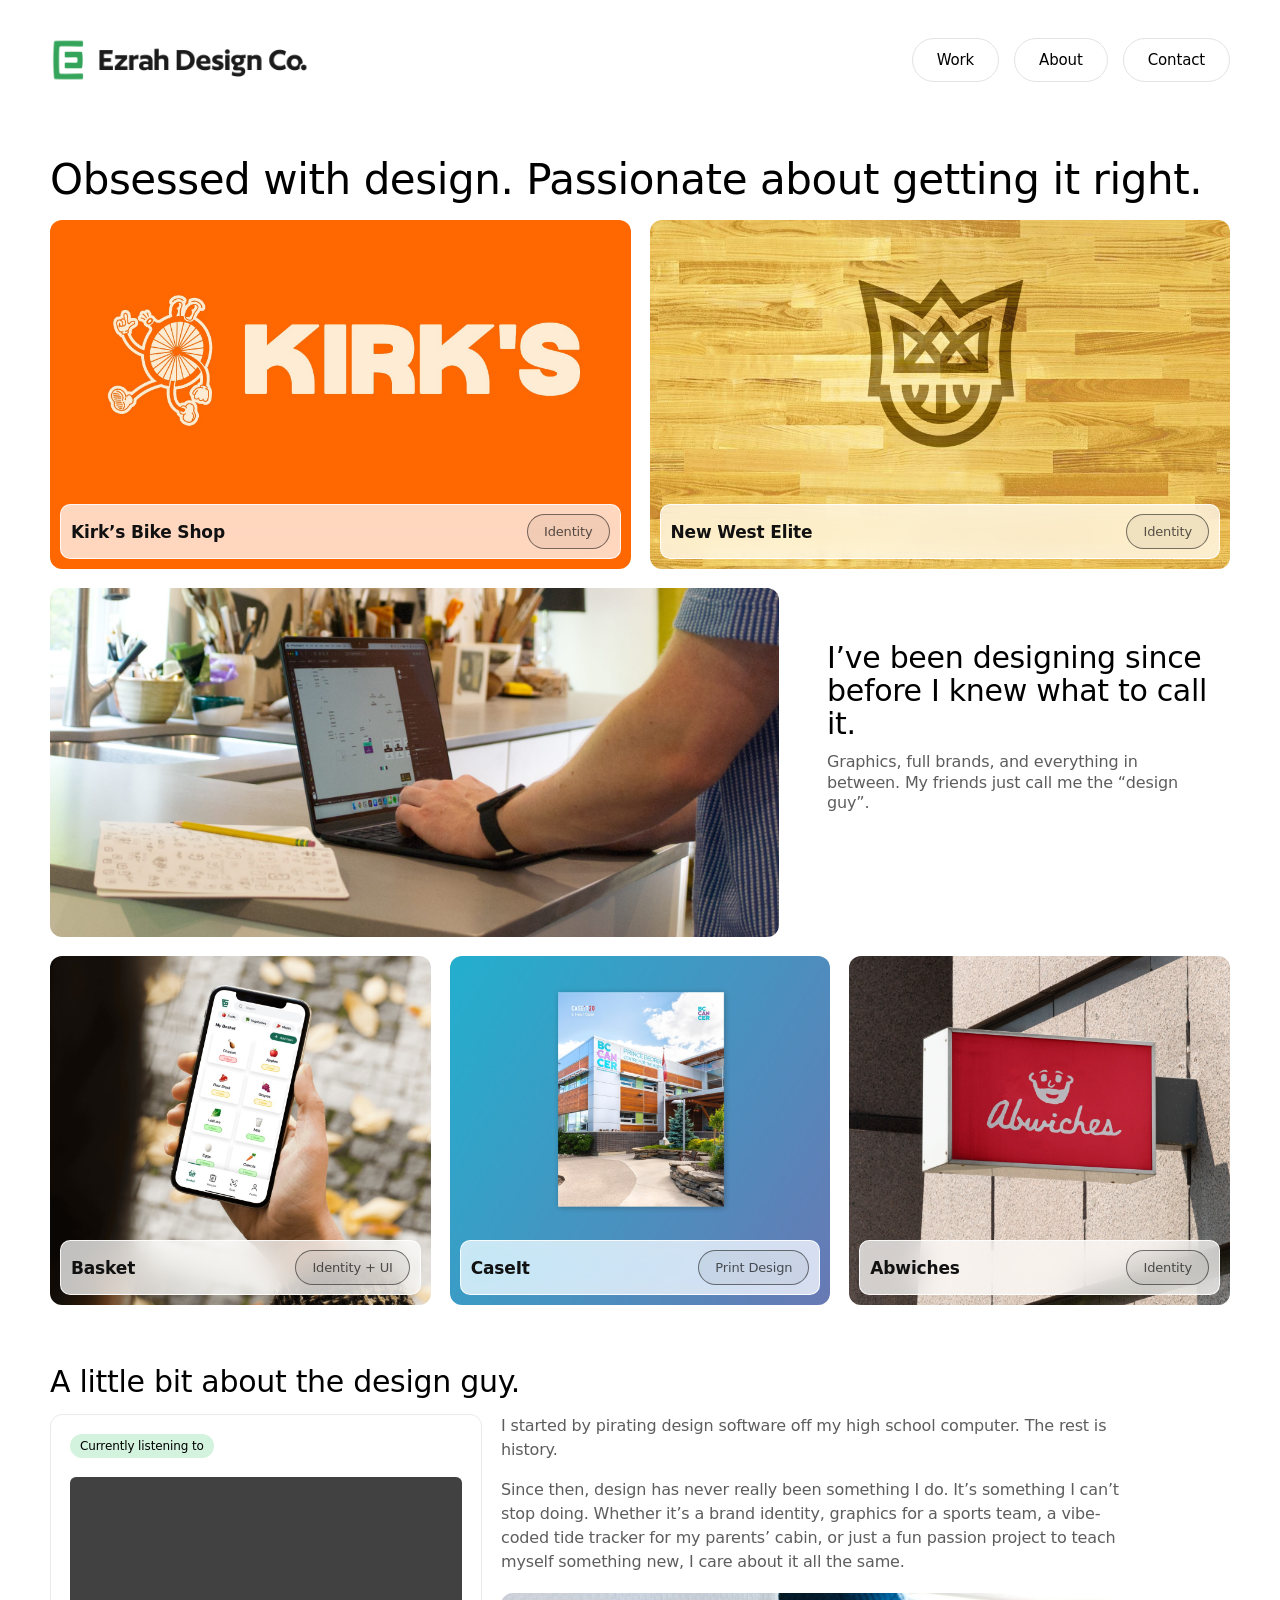
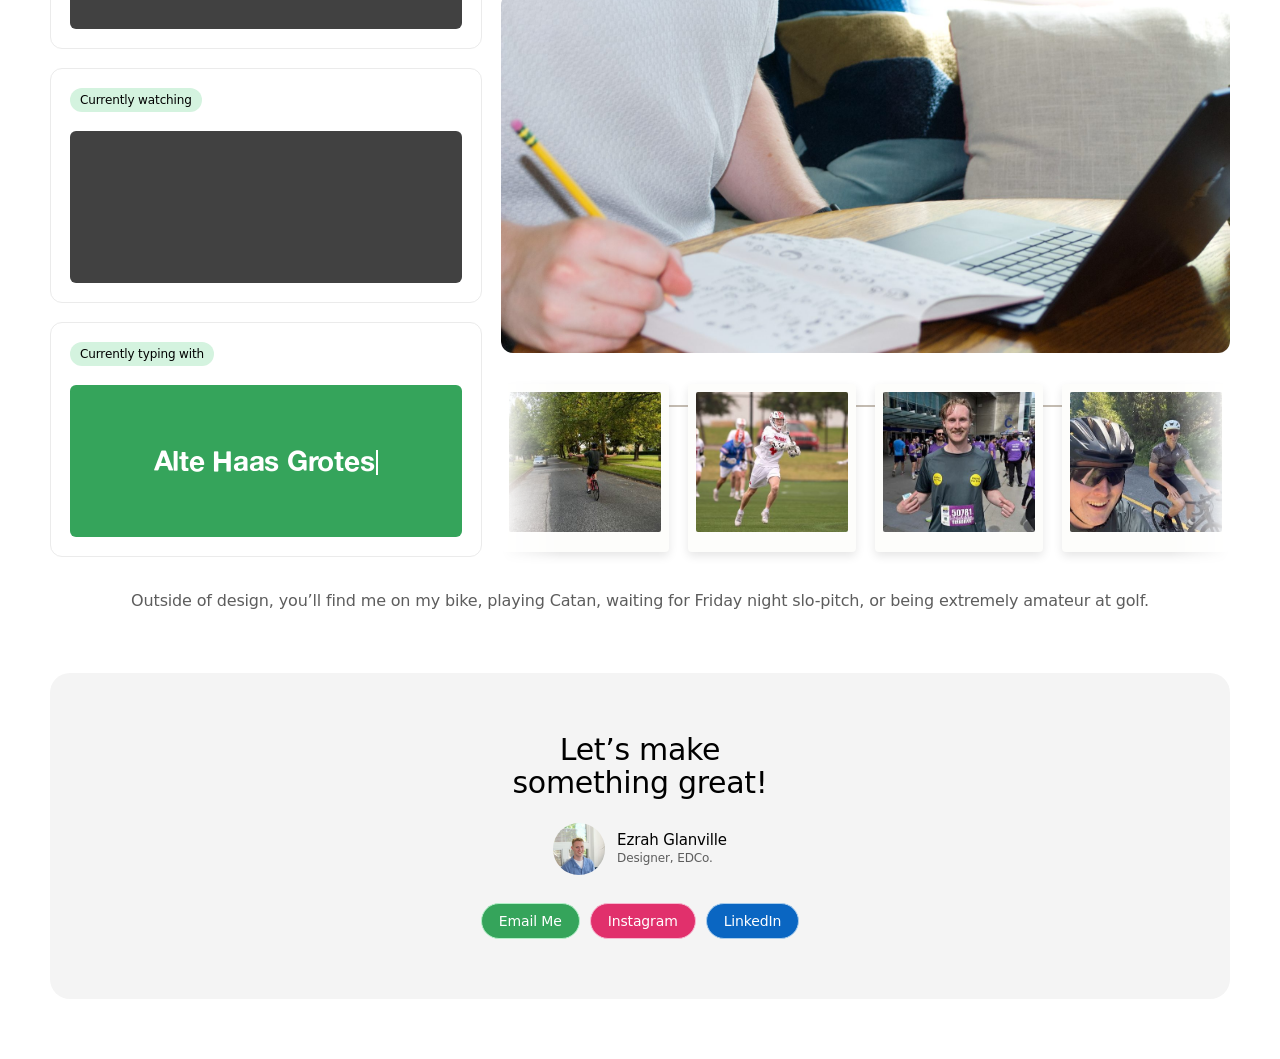
==== commit 9741e64a: "Unify hover-follow tracking speed with the enter/leave glide Previously only the enter/leave moments" ====
--- a/index.html
+++ b/index.html
@@ -30,6 +30,8 @@
 
   <link rel="stylesheet" href="styles.css" />
   <script src="site.js"></script>
+  <script src="cms-loader.js" defer></script>
+  <script src="https://identity.netlify.com/v1/netlify-identity-widget.js"></script>
 </head>
 <body>
 
@@ -61,18 +63,18 @@
 
   <main>
     <section class="hero container" id="hero">
-      <h1 class="hero__headline">Obsessed with design.<br class="break-medium"> Passionate about getting it right.</h1>
+      <h1 class="hero__headline" id="cms-hero-headline">Obsessed with design.<br class="break-medium"> Passionate about getting it right.</h1>
     </section>
 
     <section class="gallery gallery--featured container" id="work">
       <h2 class="sr-only">Work</h2>
-      <a href="work/kirks-bike-shop/" class="project-card project-card--featured project-card--kirks">
+      <a href="work/kirks-bike-shop/" class="project-card project-card--featured project-card--kirks" id="cms-card-kirks-bike-shop">
         <div class="project-card-overlay">
           <h3 class="project-card-title">Kirk&rsquo;s Bike Shop</h3>
           <span class="project-card-category">Identity</span>
         </div>
       </a>
-      <a href="work/new-west-elite/" class="project-card project-card--featured project-card--nwe">
+      <a href="work/new-west-elite/" class="project-card project-card--featured project-card--nwe" id="cms-card-new-west-elite">
         <div class="project-card-overlay">
           <h3 class="project-card-title">New West Elite</h3>
           <span class="project-card-category">Identity</span>
@@ -82,29 +84,29 @@
 
     <section class="intro container">
       <div class="intro__image">
-        <img src="assets/work/studio.jpg" alt="Ezrah working at his laptop in a home studio" />
+        <img src="assets/work/studio.jpg" alt="Ezrah working at his laptop in a home studio" id="cms-intro-image" />
       </div>
       <div class="intro__content">
-        <h2 class="intro__heading">I&rsquo;ve been designing since before I knew what to call it.</h2>
-        <p class="intro__body">Graphics, full brands, and everything in between. My friends just call me the &ldquo;design guy&rdquo;.</p>
-        <a href="#about" class="btn btn--fill">More About Me</a>
+        <h2 class="intro__heading" id="cms-intro-heading">I&rsquo;ve been designing since before I knew what to call it.</h2>
+        <p class="intro__body" id="cms-intro-body">Graphics, full brands, and everything in between. My friends just call me the &ldquo;design guy&rdquo;.</p>
+        <a href="#about" class="btn btn--fill" id="cms-intro-cta">More About Me</a>
       </div>
     </section>
 
     <section class="gallery gallery--simple container">
-      <a href="work/basket/" class="project-card project-card--simple project-card--basket">
+      <a href="work/basket/" class="project-card project-card--simple project-card--basket" id="cms-card-basket">
         <div class="project-card-overlay">
           <h3 class="project-card-title">Basket</h3>
           <span class="project-card-category">Identity + UI</span>
         </div>
       </a>
-      <a href="work/caseit/" class="project-card project-card--simple project-card--caseit">
+      <a href="work/caseit/" class="project-card project-card--simple project-card--caseit" id="cms-card-caseit">
         <div class="project-card-overlay">
           <h3 class="project-card-title">CaseIt</h3>
           <span class="project-card-category">Print Design</span>
         </div>
       </a>
-      <a href="work/abwiches/" class="project-card project-card--simple project-card--abwiches">
+      <a href="work/abwiches/" class="project-card project-card--simple project-card--abwiches" id="cms-card-abwiches">
         <div class="project-card-overlay">
           <h3 class="project-card-title">Abwiches</h3>
           <span class="project-card-category">Identity</span>
@@ -113,7 +115,7 @@
     </section>
 
     <section class="about container" id="about">
-      <h2 class="section-heading">A little bit about the design guy.</h2>
+      <h2 class="section-heading" id="cms-about-heading">A little bit about the design guy.</h2>
 
       <div class="about__body">
         <div class="about__cards">
@@ -147,15 +149,15 @@
 
         <div class="about__main">
           <div class="about__paragraph-wrap">
-            <p class="about__paragraph">I started by pirating design software off my high school computer. The rest is history.</p>
-            <p class="about__paragraph">Since then, design has never really been something I do. It&rsquo;s something I can&rsquo;t stop doing. Whether it&rsquo;s a brand identity, graphics for a sports team, a vibe-coded tide tracker for my parents&rsquo; cabin, or just a fun passion project to teach myself something new, I care about it all the same.</p>
+            <p class="about__paragraph" id="cms-about-p1">I started by pirating design software off my high school computer. The rest is history.</p>
+            <p class="about__paragraph" id="cms-about-p2">Since then, design has never really been something I do. It&rsquo;s something I can&rsquo;t stop doing. Whether it&rsquo;s a brand identity, graphics for a sports team, a vibe-coded tide tracker for my parents&rsquo; cabin, or just a fun passion project to teach myself something new, I care about it all the same.</p>
           </div>
           <div class="about__photo">
-            <img src="assets/about/desk.jpg" alt="Ezrah sketching in a notebook next to his laptop" />
+            <img src="assets/about/desk.jpg" alt="Ezrah sketching in a notebook next to his laptop" id="cms-about-photo" />
           </div>
           <div class="about__carousel">
             <div class="about__carousel-clip">
-              <div class="about__carousel-track">
+              <div class="about__carousel-track" id="cms-carousel-track">
                 <div class="about__carousel-string" aria-hidden="true"></div>
                 <div class="about__polaroid"><img src="assets/about/photo-1.jpeg" alt="Ezrah riding his road bike down a tree-lined street" /></div>
                 <div class="about__polaroid"><img src="assets/about/photo-2.jpg" alt="Ezrah playing lacrosse in a Simon Fraser jersey" /></div>
@@ -174,27 +176,27 @@
           </div>
         </div>
 
-        <p class="about__caption">Outside of design, you&rsquo;ll find me on my bike, playing Catan, waiting for Friday night slo-pitch,<br class="break-tablet"> or being extremely amateur at golf.</p>
+        <p class="about__caption" id="cms-about-caption">Outside of design, you&rsquo;ll find me on my bike, playing Catan, waiting for Friday night slo-pitch,<br class="break-tablet"> or being extremely amateur at golf.</p>
       </div>
     </section>
 
     <section class="contact" id="contact">
-      <h2 class="section-heading contact__heading">Let&rsquo;s make<br>something great!</h2>
+      <h2 class="section-heading contact__heading" id="cms-contact-heading">Let&rsquo;s make<br>something great!</h2>
 
       <div class="contact__person">
         <div class="contact__avatar">
-          <img src="assets/contact/desk-1.jpg" alt="Ezrah Glanville" />
+          <img src="assets/contact/desk-1.jpg" alt="Ezrah Glanville" id="cms-contact-avatar" />
         </div>
         <div class="contact__meta">
-          <p class="contact__name">Ezrah Glanville</p>
-          <p class="contact__role">Designer, EDCo.</p>
+          <p class="contact__name" id="cms-contact-name">Ezrah Glanville</p>
+          <p class="contact__role" id="cms-contact-role">Designer, EDCo.</p>
         </div>
       </div>
 
       <div class="contact__links">
-        <a href="mailto:ezrahdesignco@gmail.com" class="contact__link contact__link--email">Email Me</a>
-        <a href="https://www.instagram.com/ezrahdesignco/" class="contact__link contact__link--instagram" target="_blank" rel="noopener">Instagram</a>
-        <a href="https://www.linkedin.com/in/ezrahglanville/" class="contact__link contact__link--linkedin" target="_blank" rel="noopener">LinkedIn</a>
+        <a href="mailto:ezrahdesignco@gmail.com" class="contact__link contact__link--email" id="cms-contact-email">Email Me</a>
+        <a href="https://www.instagram.com/ezrahdesignco/" class="contact__link contact__link--instagram" target="_blank" rel="noopener" id="cms-contact-instagram">Instagram</a>
+        <a href="https://www.linkedin.com/in/ezrahglanville/" class="contact__link contact__link--linkedin" target="_blank" rel="noopener" id="cms-contact-linkedin">LinkedIn</a>
       </div>
     </section>
 
@@ -247,6 +249,17 @@
           var v = parseFloat(getComputedStyle(card).getPropertyValue('--rest-y'));
           return isNaN(v) ? 50 : v;
         }
+        // .is-tracking keeps every background-position change eased at
+        // the same speed, entering, tracking, and leaving alike, so the
+        // motion feels like one continuous glide instead of a smooth
+        // entrance followed by instant 1:1 tracking. Stays on for a
+        // moment after mouseleave so the return-to-center glide plays
+        // out too, then clears so a future re-entry starts clean.
+        var leaveTimer = null;
+        card.addEventListener('mouseenter', function () {
+          clearTimeout(leaveTimer);
+          card.classList.add('is-tracking');
+        });
         card.addEventListener('mousemove', function (e) {
           var rect = card.getBoundingClientRect();
           var xPct = (e.clientX - rect.left) / rect.width;
@@ -257,6 +270,10 @@
         });
         card.addEventListener('mouseleave', function () {
           card.style.backgroundPosition = '50% ' + restY() + '%';
+          clearTimeout(leaveTimer);
+          leaveTimer = setTimeout(function () {
+            card.classList.remove('is-tracking');
+          }, 400);
         });
       });
     })();
@@ -299,5 +316,19 @@
       setTimeout(tick, typeDelay);
     })();
   </script>
+
+  <script>
+    // Lets a "confirm/invite" link from a Netlify Identity email open the
+    // login widget automatically instead of landing on a blank page.
+    if (window.netlifyIdentity) {
+      window.netlifyIdentity.on('init', (user) => {
+        if (!user) {
+          window.netlifyIdentity.on('login', () => {
+            document.location.href = '/admin/';
+          });
+        }
+      });
+    }
+  </script>
 </body>
 </html>
--- a/styles.css
+++ b/styles.css
@@ -323,7 +323,20 @@
   border-radius: 12px;
   overflow: hidden;
   text-decoration: none;
-  transition: background-position 0.15s ease-out;
+}
+
+/*
+  Applied for the whole time the cursor is over a card, from
+  mouseenter to just after mouseleave (see the hover-follow script
+  below), so every background-position change, entering, tracking,
+  and leaving, eases at the same speed instead of the entrance
+  gliding while continuous tracking snaps 1:1. Needs the extra class
+  (rather than living on .project-card itself) to out-specificity the
+  .reveal scroll-in animation's own transition shorthand, which would
+  otherwise silently strip this out entirely.
+*/
+.project-card.is-tracking {
+  transition: background-position 0.4s ease;
 }
 
 .project-card__img {
@@ -1557,9 +1570,50 @@
   font-size: 34px;
 }
 
+.project-detail__title-soft {
+  color: var(--body-grey);
+  font-weight: 500;
+}
+
 .project-detail__section {
   display: flex;
   flex-direction: column;
+}
+
+/* Two-column "what I did / the story" block: tags on the left, copy on the right. */
+.project-detail__info {
+  display: grid;
+  grid-template-columns: 220px 1fr;
+  gap: 48px;
+}
+
+.project-detail__tags {
+  display: flex;
+  flex-wrap: wrap;
+  align-content: flex-start;
+  gap: 8px;
+}
+
+.project-detail__tag {
+  padding: 7px 16px;
+  border: 1px solid var(--border-grey);
+  border-radius: 999px;
+  background: var(--placeholder-grey);
+  font-size: 14px;
+  font-weight: 500;
+  color: var(--black);
+}
+
+.project-detail__story p {
+  margin: 0 0 18px;
+  font-size: 16px;
+  font-weight: 400;
+  line-height: 1.65;
+  color: var(--black);
+}
+
+.project-detail__story p:last-child {
+  margin-bottom: 0;
 }
 
 /*
@@ -1613,6 +1667,15 @@
   gap: 24px;
 }
 
+/* Modifier for a .project-detail__grid with only 3 fields (no Client).
+   Spreads them edge to edge to match the gallery images' full width,
+   instead of leaving a gap where a 4th grid column used to be. */
+.project-detail__grid--three {
+  display: flex;
+  justify-content: space-between;
+  gap: 24px;
+}
+
 .project-detail__field-label {
   margin: 0 0 8px;
   font-size: 18px;
@@ -1632,6 +1695,7 @@
   display: flex;
   flex-direction: column;
   gap: 19px;
+  margin-top: 24px;
 }
 
 .project-detail__media-full {
@@ -1773,6 +1837,16 @@
     row-gap: 24px;
   }
 
+  .project-detail__grid--three {
+    flex-wrap: wrap;
+    row-gap: 24px;
+  }
+
+  .project-detail__info {
+    grid-template-columns: 1fr;
+    gap: 24px;
+  }
+
   .project-detail__media-full img {
     height: 360px;
   }
@@ -1828,6 +1902,20 @@
     grid-template-columns: 1fr 1fr;
     row-gap: 20px;
     gap: 16px;
+  }
+
+  .project-detail__grid--three {
+    flex-direction: column;
+    row-gap: 16px;
+  }
+
+  .project-detail__info {
+    grid-template-columns: 1fr;
+    gap: 24px;
+  }
+
+  .project-detail__story p {
+    font-size: 15px;
   }
 
   .project-detail__field-label {
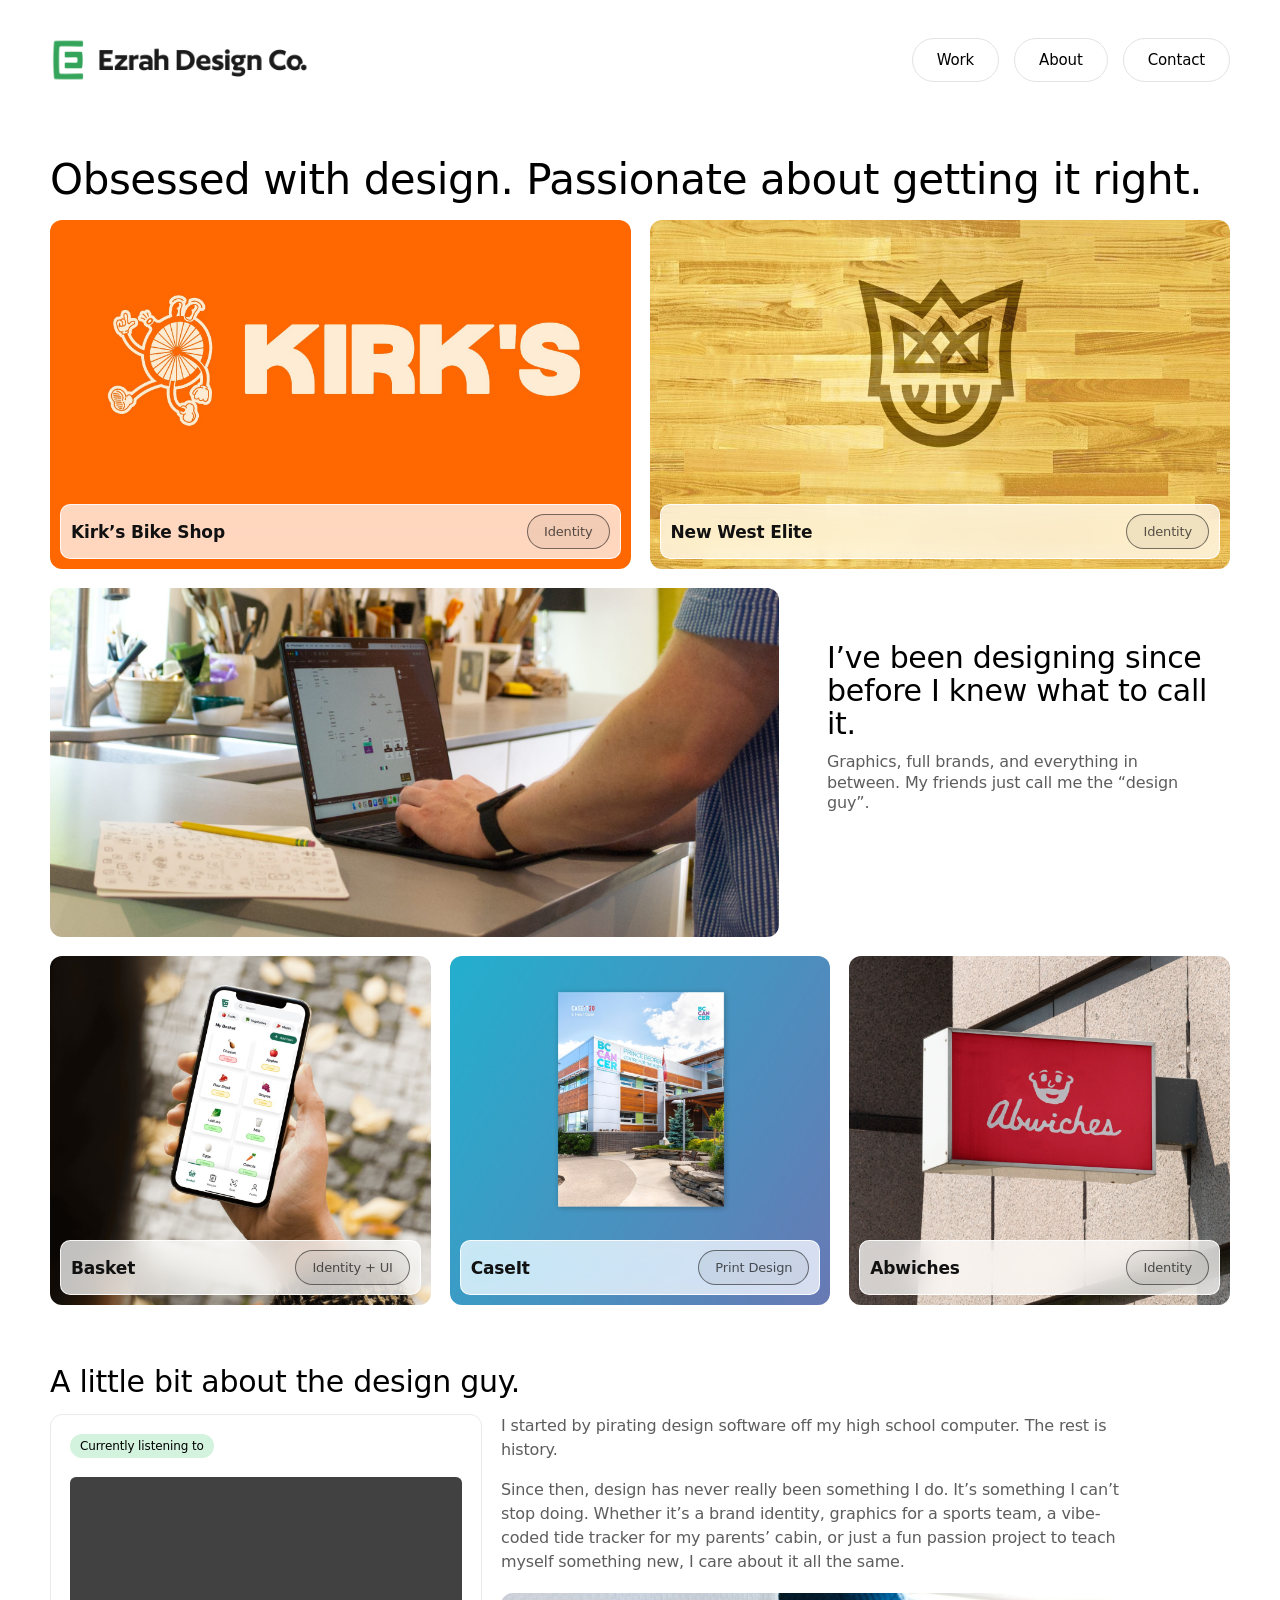
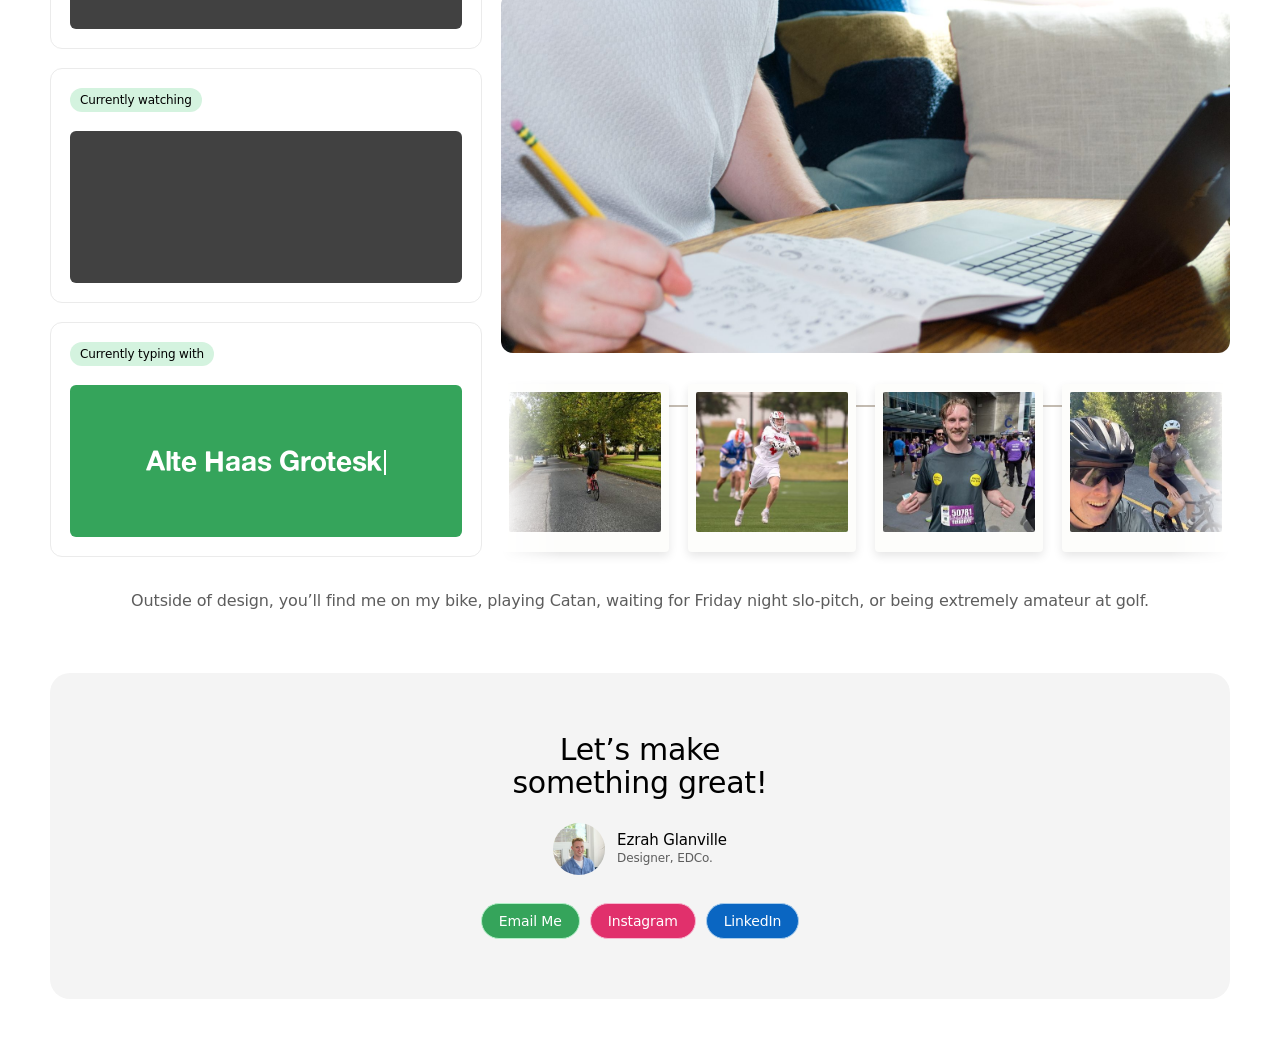
==== commit 5a4852ef: "Revert unified hover-follow speed, restore instant tracking Matching the continuous-tracking speed t" ====
--- a/index.html
+++ b/index.html
@@ -249,17 +249,19 @@
           var v = parseFloat(getComputedStyle(card).getPropertyValue('--rest-y'));
           return isNaN(v) ? 50 : v;
         }
-        // .is-tracking keeps every background-position change eased at
-        // the same speed, entering, tracking, and leaving alike, so the
-        // motion feels like one continuous glide instead of a smooth
-        // entrance followed by instant 1:1 tracking. Stays on for a
-        // moment after mouseleave so the return-to-center glide plays
-        // out too, then clears so a future re-entry starts clean.
-        var leaveTimer = null;
-        card.addEventListener('mouseenter', function () {
-          clearTimeout(leaveTimer);
-          card.classList.add('is-tracking');
-        });
+        // Tracks whether the card just entered (or left) hover, so the
+        // very first move eases in smoothly instead of snapping straight
+        // to the cursor. Cleared once that eased move has had time to
+        // finish, so continuous tracking afterward stays fast and tight.
+        var settleTimer = null;
+        function settle() {
+          card.classList.add('is-settling');
+          clearTimeout(settleTimer);
+          settleTimer = setTimeout(function () {
+            card.classList.remove('is-settling');
+          }, 400);
+        }
+        card.addEventListener('mouseenter', settle);
         card.addEventListener('mousemove', function (e) {
           var rect = card.getBoundingClientRect();
           var xPct = (e.clientX - rect.left) / rect.width;
@@ -269,11 +271,8 @@
           card.style.backgroundPosition = posX + '% ' + posY + '%';
         });
         card.addEventListener('mouseleave', function () {
+          settle();
           card.style.backgroundPosition = '50% ' + restY() + '%';
-          clearTimeout(leaveTimer);
-          leaveTimer = setTimeout(function () {
-            card.classList.remove('is-tracking');
-          }, 400);
         });
       });
     })();
--- a/styles.css
+++ b/styles.css
@@ -326,16 +326,23 @@
 }
 
 /*
-  Applied for the whole time the cursor is over a card, from
-  mouseenter to just after mouseleave (see the hover-follow script
-  below), so every background-position change, entering, tracking,
-  and leaving, eases at the same speed instead of the entrance
-  gliding while continuous tracking snaps 1:1. Needs the extra class
-  (rather than living on .project-card itself) to out-specificity the
-  .reveal scroll-in animation's own transition shorthand, which would
-  otherwise silently strip this out entirely.
+  Applied only around the moment the cursor enters or leaves a card
+  (see the hover-follow script below), so the image eases smoothly
+  into and out of position instead of snapping. Removed again once
+  that eased move finishes, so continuous tracking while the cursor
+  is actually moving inside the card stays instant and 1:1 with it.
+
+  It has to work this way and not just live on .project-card at all
+  times: mousemove fires far more often than a 0.4s transition can
+  finish, so if every position change were eased, each new event
+  would interrupt the last one mid-flight and the image would crawl
+  behind the cursor instead of following it (tried this, it froze).
+
+  Needs the extra class (rather than living on .project-card itself)
+  to out-specificity the .reveal scroll-in animation's own transition
+  shorthand, which would otherwise silently strip this out entirely.
 */
-.project-card.is-tracking {
+.project-card.is-settling {
   transition: background-position 0.4s ease;
 }
 
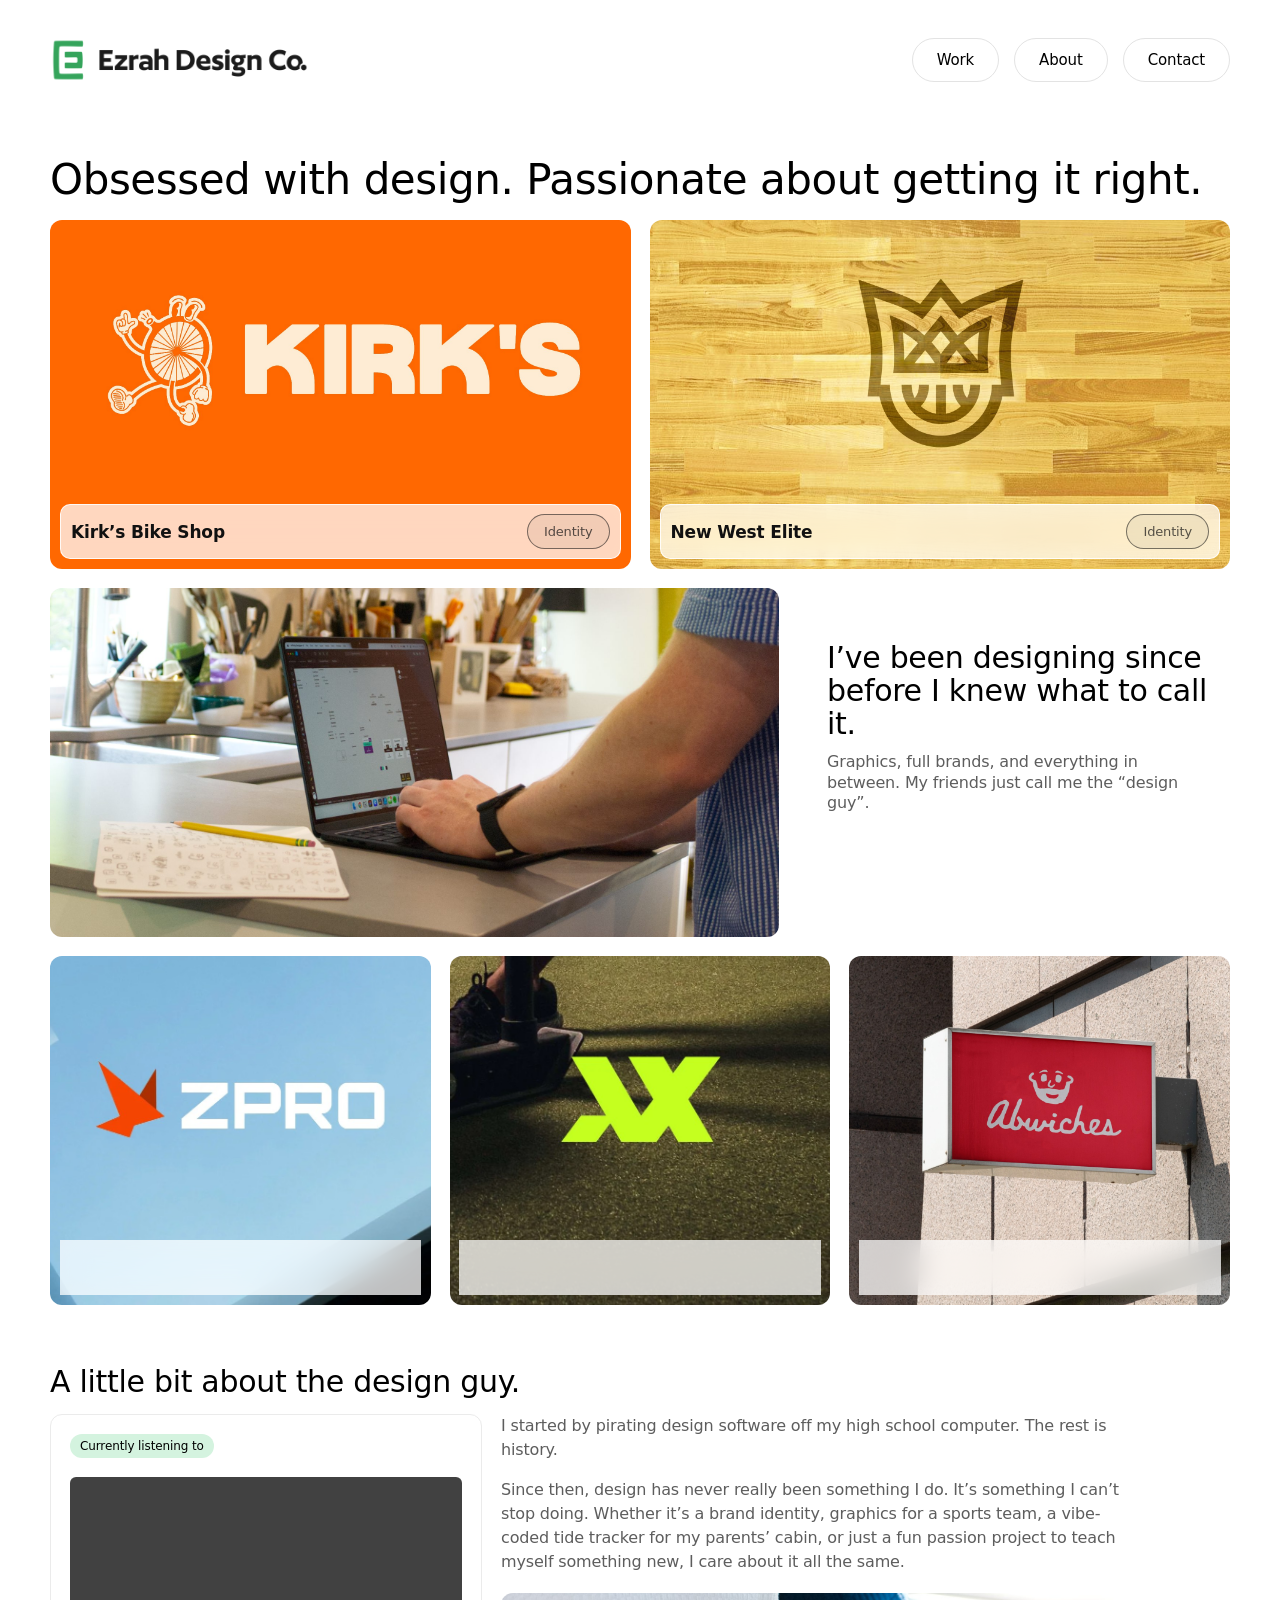
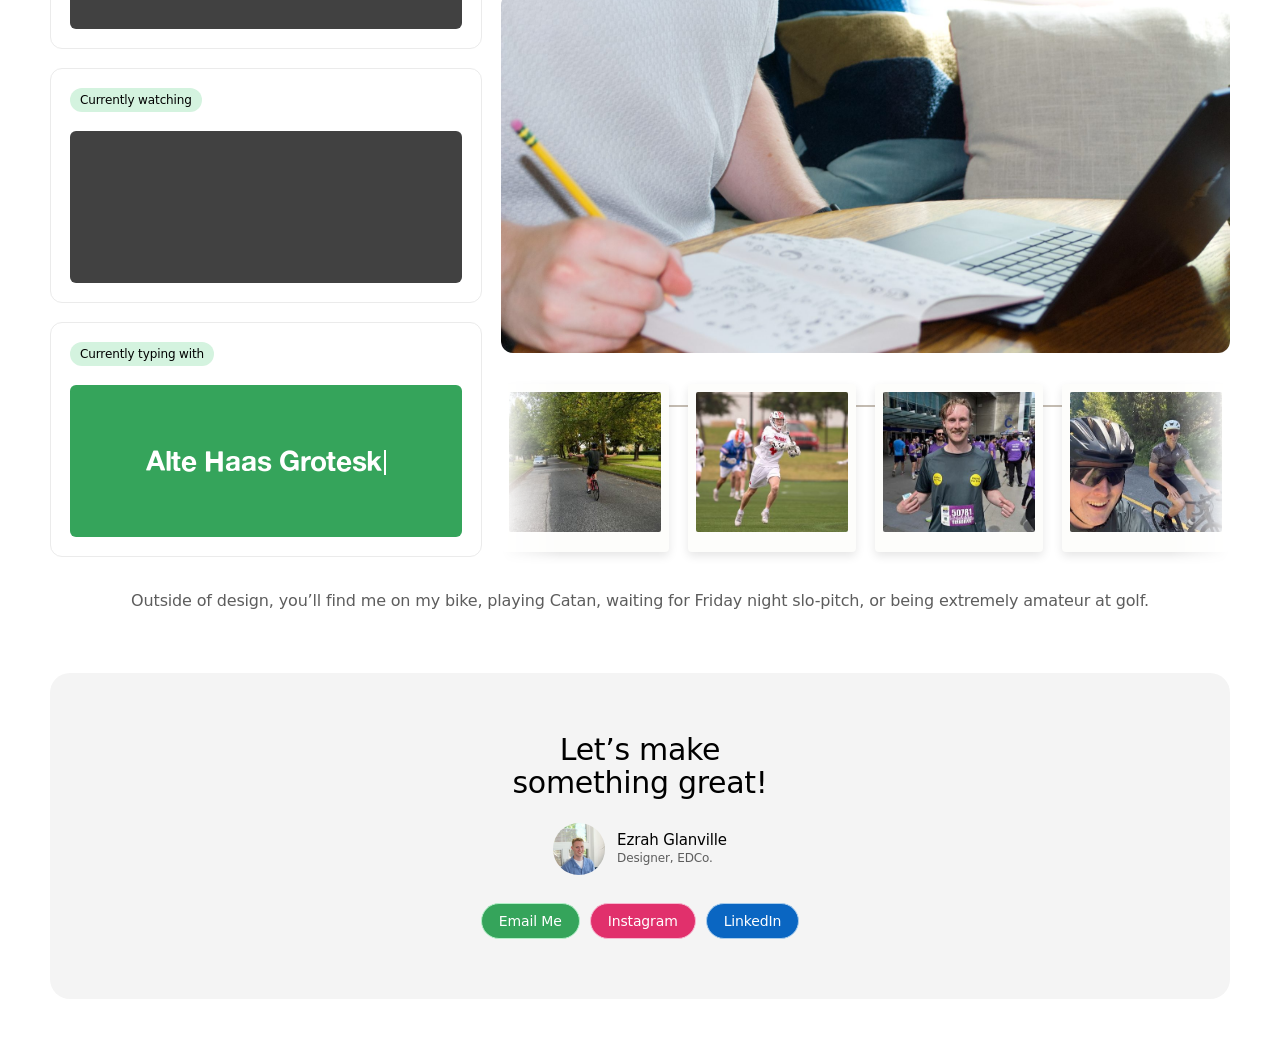
==== commit 8e770eef: "Replace Basket and CaseIt with ZPRO and Ax Performance Co-Authored-By: Claude Sonnet 5.5 <noreply@an" ====
--- a/index.html
+++ b/index.html
@@ -94,16 +94,16 @@
     </section>
 
     <section class="gallery gallery--simple container">
-      <a href="work/basket/" class="project-card project-card--simple project-card--basket" id="cms-card-basket">
-        <div class="project-card-overlay">
-          <h3 class="project-card-title">Basket</h3>
-          <span class="project-card-category">Identity + UI</span>
-        </div>
-      </a>
-      <a href="work/caseit/" class="project-card project-card--simple project-card--caseit" id="cms-card-caseit">
-        <div class="project-card-overlay">
-          <h3 class="project-card-title">CaseIt</h3>
-          <span class="project-card-category">Print Design</span>
+      <a href="work/zpro/" class="project-card project-card--simple project-card--zpro" id="cms-card-zpro">
+        <div class="project-card-overlay">
+          <h3 class="project-card-title">ZPRO</h3>
+          <span class="project-card-category">Identity + Web</span>
+        </div>
+      </a>
+      <a href="work/ax-performance/" class="project-card project-card--simple project-card--ax" id="cms-card-ax-performance">
+        <div class="project-card-overlay">
+          <h3 class="project-card-title">Ax Performance</h3>
+          <span class="project-card-category">Identity</span>
         </div>
       </a>
       <a href="work/abwiches/" class="project-card project-card--simple project-card--abwiches" id="cms-card-abwiches">
--- a/styles.css
+++ b/styles.css
@@ -448,13 +448,13 @@
   --rest-y: 41%; /* 349px featured card at the large breakpoint */
 }
 
-.project-card--basket {
-  background-image: url('assets/work/basket/basket-1.jpg');
+.project-card--zpro {
+  background-image: url('assets/work/zpro/zpro-1.jpg');
   --rest-y: 41%; /* 349px simple card at the large breakpoint */
 }
 
-.project-card--caseit {
-  background-image: url('assets/work/caseit/caseit-1.jpg');
+.project-card--ax {
+  background-image: url('assets/work/ax-performance/ax-1.jpg');
   --rest-y: 41%; /* 349px simple card at the large breakpoint */
 }
 
@@ -1061,6 +1061,19 @@
     height: 240px;
   }
 
+  .gallery--simple .project-card-overlay {
+    gap: 8px;
+  }
+
+  .gallery--simple .project-card-title {
+    font-size: 15px;
+  }
+
+  .gallery--simple .project-card-category {
+    padding: 7px 11px;
+    font-size: 12px;
+  }
+
   .project-card--kirks {
     background-image: url('assets/work/kirks/kirks-2.jpg');
   }
@@ -1070,13 +1083,13 @@
     --rest-y: 37%; /* 240px featured card at the medium breakpoint */
   }
 
-  .project-card--basket {
-    background-image: url('assets/work/basket/basket-2.jpg');
+  .project-card--zpro {
+    background-image: url('assets/work/zpro/zpro-2.jpg');
     --rest-y: 37%; /* 240px simple card at the medium breakpoint */
   }
 
-  .project-card--caseit {
-    background-image: url('assets/work/caseit/caseit-2.jpg');
+  .project-card--ax {
+    background-image: url('assets/work/ax-performance/ax-2.jpg');
     --rest-y: 37%; /* 240px simple card at the medium breakpoint */
   }
 
@@ -1324,13 +1337,13 @@
     --rest-y: 37%; /* 250px card at the small breakpoint */
   }
 
-  .project-card--basket {
-    background-image: url('assets/work/basket/basket-3.jpg');
+  .project-card--zpro {
+    background-image: url('assets/work/zpro/zpro-3.jpg');
     --rest-y: 37%; /* 250px card at the small breakpoint */
   }
 
-  .project-card--caseit {
-    background-image: url('assets/work/caseit/caseit-3.jpg');
+  .project-card--ax {
+    background-image: url('assets/work/ax-performance/ax-3.jpg');
     --rest-y: 37%; /* 250px card at the small breakpoint */
   }
 
@@ -1808,6 +1821,60 @@
   display: block;
 }
 
+/*
+  Two images side by side at their own aspect ratios (set inline per
+  image), for evidence shots where cropping would cut off labels.
+*/
+.project-detail__media-pair {
+  display: grid;
+  grid-template-columns: 1fr 1fr;
+  gap: 19px;
+}
+
+.project-detail__media-pair img {
+  width: 100%;
+  height: auto;
+  border-radius: 12px;
+  display: block;
+}
+
+/*
+  One tall image on the left, two stacked on the right. The images'
+  aspect ratios (set inline) are chosen so the stack lines up with the
+  tall one.
+*/
+.project-detail__media-feature {
+  display: grid;
+  grid-template-columns: 1fr 1fr;
+  grid-template-rows: auto auto;
+  gap: 19px;
+}
+
+.project-detail__media-feature img {
+  width: 100%;
+  height: 100%;
+  object-fit: cover;
+  border-radius: 12px;
+  display: block;
+}
+
+.project-detail__media-feature img:first-child {
+  grid-row: 1 / 3;
+}
+
+.project-detail__media-video {
+  border-radius: 12px;
+  overflow: hidden;
+  aspect-ratio: 1440 / 550;
+}
+
+.project-detail__media-video video {
+  width: 100%;
+  height: 100%;
+  object-fit: cover;
+  display: block;
+}
+
 @media (min-width: 768px) and (max-width: 1279.98px) {
   .project-detail {
     padding: 28px 50px 60px;
@@ -1948,6 +2015,8 @@
 
   .project-detail__media-squares,
   .project-detail__media-tall-pair,
+  .project-detail__media-pair,
+  .project-detail__media-feature,
   .project-detail__media-triple,
   .project-detail__media-quad {
     gap: 12px;
@@ -1955,6 +2024,9 @@
 
   .project-detail__media-squares img,
   .project-detail__media-tall-pair img,
+  .project-detail__media-pair img,
+  .project-detail__media-feature img,
+  .project-detail__media-video,
   .project-detail__media-triple img,
   .project-detail__media-quad img {
     border-radius: 8px;
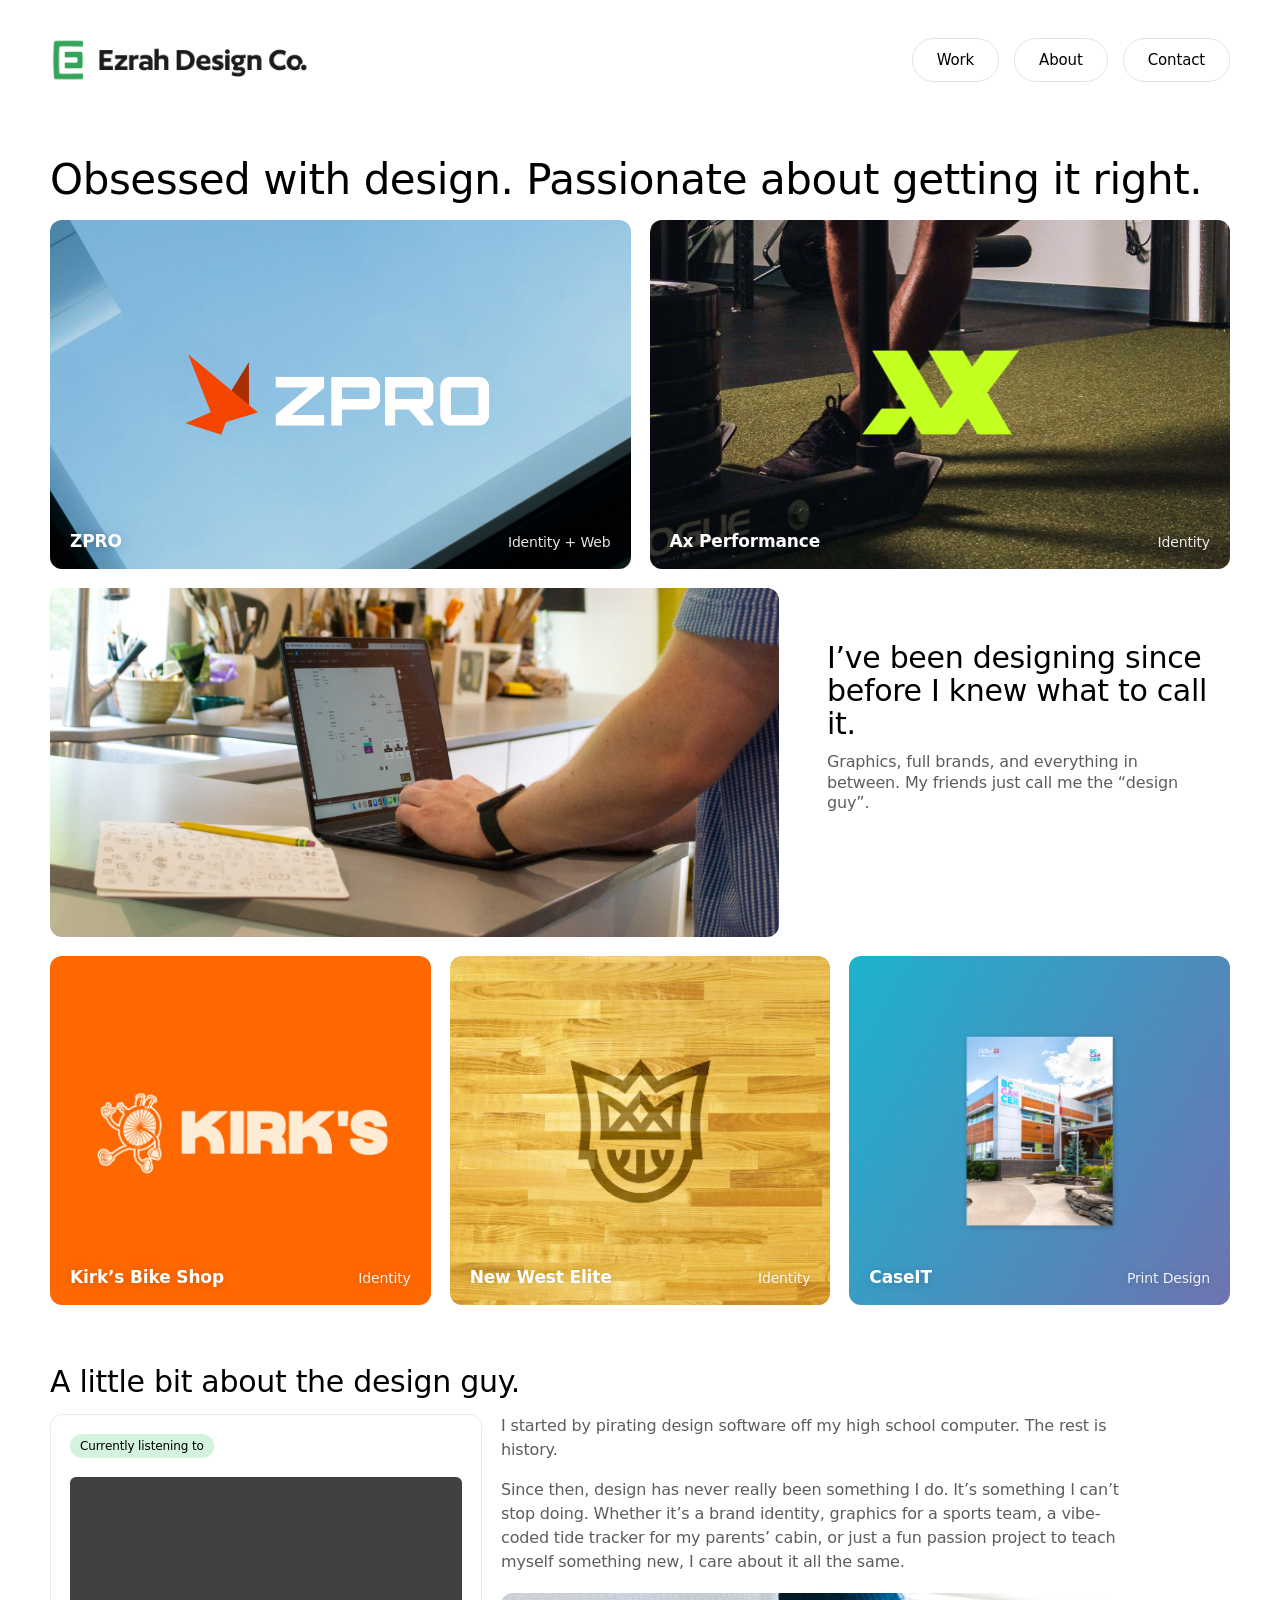
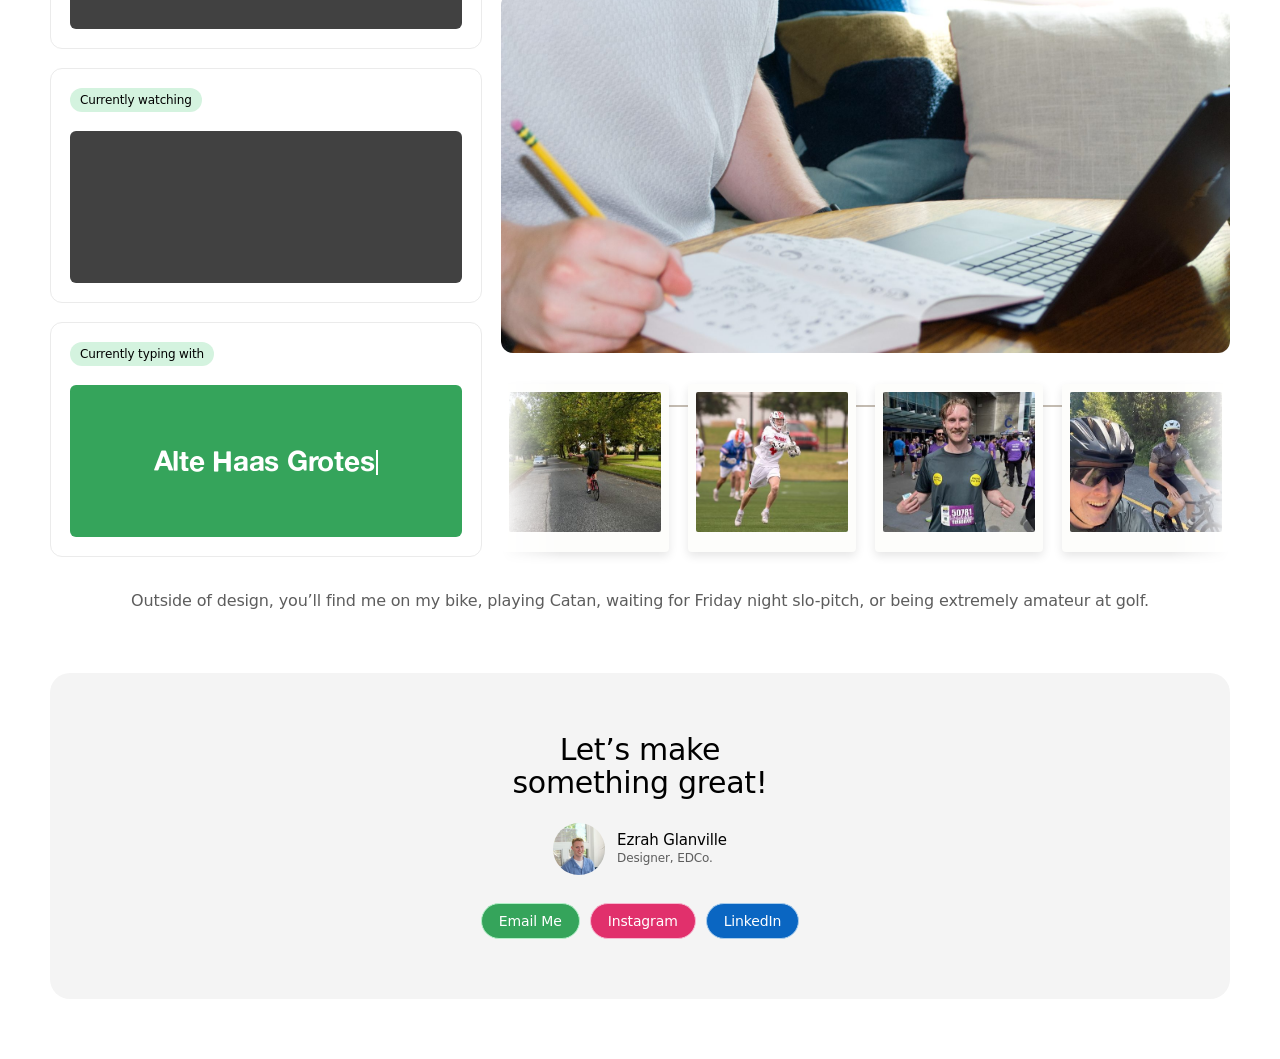
==== commit 61bc3229: "Swap Abwiches for CaseIT, feature ZPRO and Ax, text-only cards with new covers and hover zoom Co-Aut" ====
--- a/index.html
+++ b/index.html
@@ -68,15 +68,15 @@
 
     <section class="gallery gallery--featured container" id="work">
       <h2 class="sr-only">Work</h2>
-      <a href="work/kirks-bike-shop/" class="project-card project-card--featured project-card--kirks" id="cms-card-kirks-bike-shop">
-        <div class="project-card-overlay">
-          <h3 class="project-card-title">Kirk&rsquo;s Bike Shop</h3>
-          <span class="project-card-category">Identity</span>
-        </div>
-      </a>
-      <a href="work/new-west-elite/" class="project-card project-card--featured project-card--nwe" id="cms-card-new-west-elite">
-        <div class="project-card-overlay">
-          <h3 class="project-card-title">New West Elite</h3>
+      <a href="work/zpro/" class="project-card project-card--featured project-card--zpro" id="cms-card-zpro">
+        <div class="project-card-overlay">
+          <h3 class="project-card-title">ZPRO</h3>
+          <span class="project-card-category">Identity + Web</span>
+        </div>
+      </a>
+      <a href="work/ax-performance/" class="project-card project-card--featured project-card--ax" id="cms-card-ax-performance">
+        <div class="project-card-overlay">
+          <h3 class="project-card-title">Ax Performance</h3>
           <span class="project-card-category">Identity</span>
         </div>
       </a>
@@ -94,22 +94,22 @@
     </section>
 
     <section class="gallery gallery--simple container">
-      <a href="work/zpro/" class="project-card project-card--simple project-card--zpro" id="cms-card-zpro">
-        <div class="project-card-overlay">
-          <h3 class="project-card-title">ZPRO</h3>
-          <span class="project-card-category">Identity + Web</span>
-        </div>
-      </a>
-      <a href="work/ax-performance/" class="project-card project-card--simple project-card--ax" id="cms-card-ax-performance">
-        <div class="project-card-overlay">
-          <h3 class="project-card-title">Ax Performance</h3>
+      <a href="work/kirks-bike-shop/" class="project-card project-card--simple project-card--kirks" id="cms-card-kirks-bike-shop">
+        <div class="project-card-overlay">
+          <h3 class="project-card-title">Kirk&rsquo;s Bike Shop</h3>
           <span class="project-card-category">Identity</span>
         </div>
       </a>
-      <a href="work/abwiches/" class="project-card project-card--simple project-card--abwiches" id="cms-card-abwiches">
-        <div class="project-card-overlay">
-          <h3 class="project-card-title">Abwiches</h3>
+      <a href="work/new-west-elite/" class="project-card project-card--simple project-card--nwe" id="cms-card-new-west-elite">
+        <div class="project-card-overlay">
+          <h3 class="project-card-title">New West Elite</h3>
           <span class="project-card-category">Identity</span>
+        </div>
+      </a>
+      <a href="work/caseit/" class="project-card project-card--simple project-card--caseit" id="cms-card-caseit">
+        <div class="project-card-overlay">
+          <h3 class="project-card-title">CaseIT</h3>
+          <span class="project-card-category">Print Design</span>
         </div>
       </a>
     </section>
@@ -233,49 +233,6 @@
       });
     });
 
-  </script>
-
-  <script>
-    // Project cards: image gently follows the cursor on hover
-    (function () {
-      var cards = document.querySelectorAll('.project-card');
-      cards.forEach(function (card) {
-        // Cards can override the --rest-y custom property (see
-        // .project-card--nwe in styles.css) to recenter their resting
-        // pan position when the image's focal point needs to clear
-        // the overlay pill instead of centering on the full card.
-        // Panning stays a ±15 swing around whatever that rest point is.
-        function restY() {
-          var v = parseFloat(getComputedStyle(card).getPropertyValue('--rest-y'));
-          return isNaN(v) ? 50 : v;
-        }
-        // Tracks whether the card just entered (or left) hover, so the
-        // very first move eases in smoothly instead of snapping straight
-        // to the cursor. Cleared once that eased move has had time to
-        // finish, so continuous tracking afterward stays fast and tight.
-        var settleTimer = null;
-        function settle() {
-          card.classList.add('is-settling');
-          clearTimeout(settleTimer);
-          settleTimer = setTimeout(function () {
-            card.classList.remove('is-settling');
-          }, 400);
-        }
-        card.addEventListener('mouseenter', settle);
-        card.addEventListener('mousemove', function (e) {
-          var rect = card.getBoundingClientRect();
-          var xPct = (e.clientX - rect.left) / rect.width;
-          var yPct = (e.clientY - rect.top) / rect.height;
-          var posX = 65 - xPct * 30; // inverted so the image visually follows the cursor
-          var posY = (restY() + 15) - yPct * 30;
-          card.style.backgroundPosition = posX + '% ' + posY + '%';
-        });
-        card.addEventListener('mouseleave', function () {
-          settle();
-          card.style.backgroundPosition = '50% ' + restY() + '%';
-        });
-      });
-    })();
   </script>
 
   <script>
--- a/styles.css
+++ b/styles.css
@@ -302,49 +302,36 @@
   position: relative;
   display: block;
   background-color: var(--placeholder-grey);
-  /*
-    All 5 project cover images were re-exported at 2x their original
-    size (Aug 2026), giving enough resolution headroom for retina
-    screens at the full zoom again — restored from a temporary 108%
-    used while the old, too-small covers were still in place.
-  */
-  background-size: 120%;
-  /*
-    --rest-y defaults to dead-center (50%). Cards whose image has a
-    centered logo/subject that needs to clear the overlay pill (see
-    .project-card--nwe below) override this per breakpoint instead,
-    so the focal point centers on the *visible* area above the
-    overlay rather than the full card height. The hover-follow script
-    reads this same variable, so panning stays centered around
-    whatever resting point is set here.
-  */
-  --rest-y: 50%;
-  background-position: 50% var(--rest-y);
   border-radius: 12px;
   overflow: hidden;
   text-decoration: none;
 }
 
 /*
-  Applied only around the moment the cursor enters or leaves a card
-  (see the hover-follow script below), so the image eases smoothly
-  into and out of position instead of snapping. Removed again once
-  that eased move finishes, so continuous tracking while the cursor
-  is actually moving inside the card stays instant and 1:1 with it.
-
-  It has to work this way and not just live on .project-card at all
-  times: mousemove fires far more often than a 0.4s transition can
-  finish, so if every position change were eased, each new event
-  would interrupt the last one mid-flight and the image would crawl
-  behind the cursor instead of following it (tried this, it froze).
-
-  Needs the extra class (rather than living on .project-card itself)
-  to out-specificity the .reveal scroll-in animation's own transition
-  shorthand, which would otherwise silently strip this out entirely.
+  The cover sits on a ::before layer, always centred and always covering
+  the card at any aspect ratio. Hover zooms that layer slightly; the card
+  and its text stay put (overflow:hidden clips the zoom).
 */
-.project-card.is-settling {
-  transition: background-position 0.4s ease;
-}
+.project-card::before {
+  content: '';
+  position: absolute;
+  inset: 0;
+  background-color: var(--placeholder-grey);
+  background-size: cover;
+  background-position: center;
+  background-repeat: no-repeat;
+  transition: transform 0.4s ease;
+}
+
+.project-card:hover::before {
+  transform: scale(1.05);
+}
+
+.project-card--zpro::before { background-image: url('assets/work/zpro/card.jpg'); }
+.project-card--ax::before { background-image: url('assets/work/ax-performance/card.jpg'); }
+.project-card--kirks::before { background-image: url('assets/work/kirks/card.jpg'); }
+.project-card--nwe::before { background-image: url('assets/work/new-west-elite/card.jpg'); }
+.project-card--caseit::before { background-image: url('assets/work/caseit/card.jpg'); }
 
 .project-card__img {
   width: 100%;
@@ -358,56 +345,33 @@
   transform: scale(1.04);
 }
 
-/* Shared overlay: title + category pill (used to be a "View" button) */
+/* Shared overlay: plain white title + category text over the cover, no box */
 
 .project-card-overlay {
   position: absolute;
-  left: 10px;
-  right: 10px;
-  bottom: 10px;
-  display: flex;
-  align-items: center;
+  left: 20px;
+  right: 20px;
+  bottom: 18px;
+  display: flex;
+  align-items: baseline;
   justify-content: space-between;
   gap: 12px;
-  padding: 9px 10px;
-  border-radius: 10px;
-  background: rgba(255, 255, 255, 0.75);
-  border: 1px solid rgba(255, 255, 255, 0.85);
-  backdrop-filter: blur(14px) saturate(140%);
-  -webkit-backdrop-filter: blur(14px) saturate(140%);
-  transition: background-color 0.2s ease;
+  color: #fff;
+  text-shadow: 0 1px 10px rgba(0, 0, 0, 0.18);
 }
 
 .project-card-title {
   margin: 0;
   font-size: 17px;
   font-weight: 700;
-  color: #111;
-}
-
-/*
-  Category pill now lives where the "View" button used to sit, in
-  place of it. Outline-only, in the same dark ink as the title
-  (#111) but faded rather than solid black, so it reads as a
-  secondary/quiet label sitting on the light overlay. Hover doesn't
-  swap its color — it just eases the fill to a slightly higher
-  opacity, a subtler "this is clickable" cue than the old green
-  flash.
-*/
+  color: #fff;
+}
+
 .project-card-category {
   flex-shrink: 0;
-  padding: 9px 16px;
-  border-radius: 999px;
-  border: 1px solid rgba(17, 17, 17, 0.55);
-  background: rgba(17, 17, 17, 0.05);
-  color: rgba(17, 17, 17, 0.7);
-  font-size: 13px;
+  color: rgba(255, 255, 255, 0.9);
+  font-size: 14px;
   font-weight: 500;
-  transition: background-color 0.2s ease;
-}
-
-.project-card:hover .project-card-category {
-  background-color: rgba(17, 17, 17, 0.12);
 }
 
 /* ---------- Gallery ---------- */
@@ -422,45 +386,6 @@
 .gallery--simple .project-card {
   flex: 1 0 0;
   height: 349px;
-}
-
-/*
-  Kirk's Bike Shop swaps in a cover shot cropped specifically for
-  each breakpoint's card box (see the medium/small overrides below)
-  instead of relying on one image stretched by background-size:120%
-  across every aspect ratio.
-*/
-.project-card--kirks {
-  background-image: url('assets/work/kirks/kirks-1.jpg');
-}
-
-/*
-  The logo in this cover is centered in the source image, but the
-  overlay pill covers the bottom 63px (53px pill + 10px gap) of every
-  card, so a plain 50% would center it on the full card height and
-  it'd read as sitting low in the visible area above the pill. This
-  --rest-y shifts the resting point up to center it specifically in
-  that visible area instead: 50% - (63px / 2) / cardHeight, recomputed
-  per breakpoint below since card heights change.
-*/
-.project-card--nwe {
-  background-image: url('assets/work/new-west-elite/nwe-1.jpg');
-  --rest-y: 41%; /* 349px featured card at the large breakpoint */
-}
-
-.project-card--zpro {
-  background-image: url('assets/work/zpro/zpro-1.jpg');
-  --rest-y: 41%; /* 349px simple card at the large breakpoint */
-}
-
-.project-card--ax {
-  background-image: url('assets/work/ax-performance/ax-1.jpg');
-  --rest-y: 41%; /* 349px simple card at the large breakpoint */
-}
-
-.project-card--abwiches {
-  background-image: url('assets/work/abwiches/abwiches-1.jpg');
-  --rest-y: 41%; /* 349px simple card at the large breakpoint */
 }
 
 /* ---------- About ---------- */
@@ -1070,33 +995,13 @@
   }
 
   .gallery--simple .project-card-category {
-    padding: 7px 11px;
     font-size: 12px;
   }
 
-  .project-card--kirks {
-    background-image: url('assets/work/kirks/kirks-2.jpg');
-  }
-
-  .project-card--nwe {
-    background-image: url('assets/work/new-west-elite/nwe-2.jpg');
-    --rest-y: 37%; /* 240px featured card at the medium breakpoint */
-  }
-
-  .project-card--zpro {
-    background-image: url('assets/work/zpro/zpro-2.jpg');
-    --rest-y: 37%; /* 240px simple card at the medium breakpoint */
-  }
-
-  .project-card--ax {
-    background-image: url('assets/work/ax-performance/ax-2.jpg');
-    --rest-y: 37%; /* 240px simple card at the medium breakpoint */
-  }
-
-  .project-card--abwiches {
-    background-image: url('assets/work/abwiches/abwiches-2.jpg');
-    --rest-y: 37%; /* 240px simple card at the medium breakpoint */
-  }
+
+
+
+
 
   .section-heading {
     font-size: 26px;
@@ -1328,29 +1233,10 @@
     height: 250px;
   }
 
-  .project-card--kirks {
-    background-image: url('assets/work/kirks/kirks-3.jpg');
-  }
-
-  .project-card--nwe {
-    background-image: url('assets/work/new-west-elite/nwe-3.jpg');
-    --rest-y: 37%; /* 250px card at the small breakpoint */
-  }
-
-  .project-card--zpro {
-    background-image: url('assets/work/zpro/zpro-3.jpg');
-    --rest-y: 37%; /* 250px card at the small breakpoint */
-  }
-
-  .project-card--ax {
-    background-image: url('assets/work/ax-performance/ax-3.jpg');
-    --rest-y: 37%; /* 250px card at the small breakpoint */
-  }
-
-  .project-card--abwiches {
-    background-image: url('assets/work/abwiches/abwiches-3.jpg');
-    --rest-y: 37%; /* 250px card at the small breakpoint */
-  }
+
+
+
+
 
   .section-heading {
     font-size: 22px;
